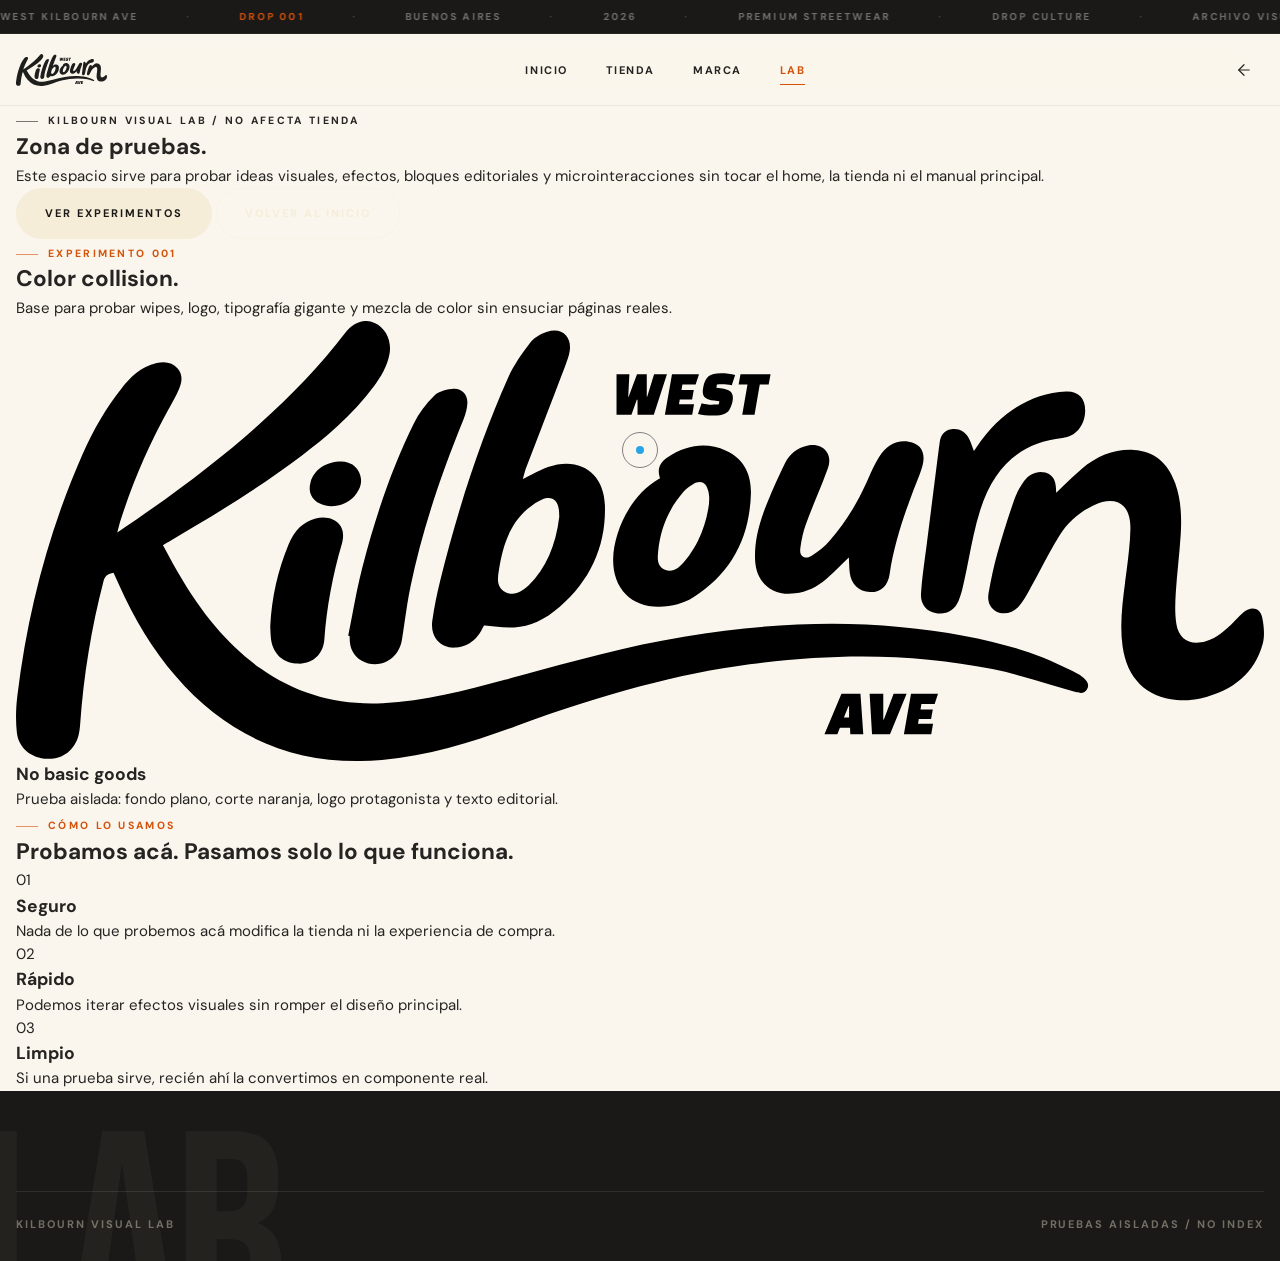
==== lab.html @ 4faa5faf "Add isolated Kilbourn visual lab page" ====
<!DOCTYPE html>
<html lang="es">
<head>
  <meta charset="UTF-8" />
  <meta name="viewport" content="width=device-width, initial-scale=1.0" />
  <title>Kilbourn Lab — Pruebas visuales</title>
  <meta name="description" content="Laboratorio visual privado para probar secciones, animaciones y dirección de arte de Kilbourn sin afectar la tienda." />
  <meta name="robots" content="noindex, nofollow" />
  <link rel="icon" href="assets/logos/favicon.svg" type="image/svg+xml" />

  <link rel="preconnect" href="https://fonts.googleapis.com">
  <link rel="preconnect" href="https://fonts.gstatic.com" crossorigin>
  <link href="https://fonts.googleapis.com/css2?family=Bebas+Neue&family=DM+Sans:ital,opsz,wght@0,9..40,300;0,9..40,400;0,9..40,500;0,9..40,700;0,9..40,900&display=swap" rel="stylesheet">

  <link rel="stylesheet" href="styles/tokens.css">
  <link rel="stylesheet" href="styles/base.css">
  <link rel="stylesheet" href="styles/components.css">
  <link rel="stylesheet" href="styles/loader.css">
  <link rel="stylesheet" href="styles/lab.css">
</head>
<body data-screen-label="Lab">

  <div class="topbar" role="complementary" aria-label="Laboratorio Kilbourn">
    <div class="topbar__track"></div>
  </div>

  <header class="nav">
    <div class="nav__inner wrap">
      <a href="index.html" class="nav__brand" aria-label="Kilbourn — Inicio">
        <img src="assets/logos/kilbourn-logo.svg" alt="Kilbourn / West Kilbourn Ave">
      </a>
      <nav>
        <ul class="nav__links">
          <li><a href="index.html">Inicio</a></li>
          <li><a href="tienda.html">Tienda</a></li>
          <li><a href="manual.html">Marca</a></li>
          <li><a href="lab.html" class="is-active">Lab</a></li>
        </ul>
      </nav>
      <div class="nav__actions">
        <a class="nav__btn" href="index.html" aria-label="Volver al inicio">
          <svg viewBox="0 0 24 24" fill="none" stroke="currentColor" stroke-width="1.6" stroke-linecap="round" stroke-linejoin="round"><path d="M19 12H5"/><path d="m12 19-7-7 7-7"/></svg>
        </a>
        <button class="nav__burger" aria-label="Menú">
          <span></span><span></span><span></span>
        </button>
      </div>
    </div>
  </header>

  <nav class="drawer-menu" aria-label="Menú principal">
    <a href="index.html">Inicio</a>
    <a href="tienda.html">Tienda</a>
    <a href="manual.html">Marca</a>
    <a href="contacto.html">Contacto</a>
  </nav>

  <main>
    <section class="lab-hero">
      <div class="lab-hero__grid" aria-hidden="true"></div>
      <div class="lab-hero__inner wrap">
        <span class="eyebrow lab-hero__eyebrow">Kilbourn Visual Lab / No afecta tienda</span>
        <h1>Zona de pruebas.</h1>
        <p>Este espacio sirve para probar ideas visuales, efectos, bloques editoriales y microinteracciones sin tocar el home, la tienda ni el manual principal.</p>
        <div class="lab-hero__actions">
          <a class="btn btn--cream" href="#experimentos">Ver experimentos</a>
          <a class="btn btn--outline-light" href="index.html">Volver al inicio</a>
        </div>
      </div>
    </section>

    <section class="lab-section" id="experimentos">
      <div class="wrap">
        <div class="lab-section__head">
          <span class="eyebrow" style="color:var(--orange);">Experimento 001</span>
          <h2>Color collision.</h2>
          <p>Base para probar wipes, logo, tipografía gigante y mezcla de color sin ensuciar páginas reales.</p>
        </div>

        <article class="lab-collision" aria-label="Prueba visual color collision">
          <div class="lab-collision__wipe" aria-hidden="true"></div>
          <img class="lab-collision__logo" src="assets/logos/kilbourn-logo.svg" alt="Kilbourn / West Kilbourn Ave">
          <h3>No basic goods</h3>
          <p>Prueba aislada: fondo plano, corte naranja, logo protagonista y texto editorial.</p>
        </article>
      </div>
    </section>

    <section class="lab-section lab-section--dark">
      <div class="wrap lab-notes">
        <span class="eyebrow" style="color:var(--orange);">Cómo lo usamos</span>
        <h2>Probamos acá. Pasamos solo lo que funciona.</h2>
        <div class="lab-notes__grid">
          <article><span>01</span><h3>Seguro</h3><p>Nada de lo que probemos acá modifica la tienda ni la experiencia de compra.</p></article>
          <article><span>02</span><h3>Rápido</h3><p>Podemos iterar efectos visuales sin romper el diseño principal.</p></article>
          <article><span>03</span><h3>Limpio</h3><p>Si una prueba sirve, recién ahí la convertimos en componente real.</p></article>
        </div>
      </div>
    </section>
  </main>

  <footer class="footer">
    <div class="footer__bigmark" aria-hidden="true">LAB</div>
    <div class="wrap" style="position:relative;z-index:2;">
      <div class="footer__bottom">
        <span>Kilbourn Visual Lab</span>
        <span>Pruebas aisladas / No index</span>
      </div>
    </div>
  </footer>

  <script type="module" src="src/loader.js"></script>
  <script type="module" src="src/app.js"></script>
  <script type="module" src="src/effects.js"></script>
</body>
</html>
---- styles/tokens.css ----
/* ============================================
   KILBOURN — Design tokens
   ============================================ */
:root {
  /* Palette */
  --ink:        #1a1917;
  --ink-soft:   #252422;
  --cream:      #f5edd8;
  --paper:      #faf6ed;
  --smoke:      #8c8880;
  --ash:        #c8c2b8;
  --orange:     #d4520a;
  --orange-glow: #ff8c42;
  --green:      #2a6040;
  --wa-green:   #25D366;

  /* Typography */
  --display: "Bebas Neue", "Oswald", Impact, sans-serif;
  --sans:    "DM Sans", -apple-system, BlinkMacSystemFont, "Segoe UI", Helvetica, Arial, sans-serif;

  /* Layout */
  --container: min(1440px, 100% - 32px);
  --nav-h: 72px;
  --topbar-h: 34px;

  /* Radii */
  --r-sm: 10px;
  --r:    20px;
  --r-lg: 28px;
  --r-pill: 999px;

  /* Shadows */
  --sh-card: 0 4px 24px rgba(26,25,23,.08);
  --sh-lift: 0 16px 48px rgba(26,25,23,.14);
  --sh-deep: 0 32px 80px rgba(26,25,23,.22);

  /* Motion */
  --ease: cubic-bezier(.22,1,.36,1);
  --t-fast: .25s;
  --t:      .45s;
  --t-slow: .72s;
}

@media (max-width: 768px) {
  :root { --topbar-h: 28px; --nav-h: 64px; }
}
---- styles/base.css ----
/* ============================================
   KILBOURN — Base reset + utilities
   ============================================ */
*, *::before, *::after { box-sizing: border-box; }
* { margin: 0; padding: 0; }

html { scroll-behavior: smooth; -webkit-text-size-adjust: 100%; }
body {
  font-family: var(--sans);
  font-weight: 400;
  color: var(--ink-soft);
  background: var(--paper);
  font-size: 15px;
  line-height: 1.55;
  -webkit-font-smoothing: antialiased;
  text-rendering: optimizeLegibility;
  overflow-x: hidden;
  padding-top: calc(var(--topbar-h) + var(--nav-h));
}

img, svg { display: block; max-width: 100%; }
a { color: inherit; text-decoration: none; }
button { font: inherit; color: inherit; background: none; border: 0; cursor: pointer; }
input, textarea, select { font: inherit; color: inherit; }

::selection { background: var(--orange); color: var(--cream); }

/* Type primitives */
.display { font-family: var(--display); text-transform: uppercase; letter-spacing: -.01em; line-height: .92; }
.eyebrow {
  font-family: var(--sans); font-weight: 700; font-size: 10.5px;
  letter-spacing: .22em; text-transform: uppercase;
  display: inline-flex; align-items: center; gap: 10px;
}
.eyebrow::before {
  content: ""; display: inline-block; width: 22px; height: 1px;
  background: currentColor; opacity: .6;
}
.eyebrow.no-line::before { display: none; }
.lead { font-weight: 300; font-size: clamp(16px, 1.6vw, 19px); line-height: 1.5; color: var(--smoke); }

/* Container */
.wrap { width: var(--container); margin-inline: auto; }
.section { padding: clamp(80px, 10vw, 140px) 0; }

/* Reveal */
.reveal {
  opacity: 0;
  transform: translateY(32px);
  transition: opacity .9s var(--ease), transform .9s var(--ease);
}
.reveal[data-reveal="left"] { transform: translateX(-40px); }
.reveal.in {
  opacity: 1;
  transform: none;
}
.reveal[data-delay="1"] { transition-delay: .12s; }
.reveal[data-delay="2"] { transition-delay: .24s; }
.reveal[data-delay="3"] { transition-delay: .36s; }
.reveal[data-delay="4"] { transition-delay: .48s; }

/* Utility */
.sr-only {
  position: absolute; width: 1px; height: 1px; padding: 0; margin: -1px;
  overflow: hidden; clip: rect(0,0,0,0); white-space: nowrap; border: 0;
}

/* Reduced motion */
@media (prefers-reduced-motion: reduce) {
  *, *::before, *::after {
    animation-duration: .01ms !important;
    transition-duration: .01ms !important;
  }
  .reveal { opacity: 1; transform: none; }
}

/* Grain texture (used in dark backgrounds) */
.grain::after {
  content: ""; position: absolute; inset: 0; pointer-events: none;
  background-image: url("data:image/svg+xml;utf8,<svg xmlns='http://www.w3.org/2000/svg' width='240' height='240'><filter id='n'><feTurbulence type='fractalNoise' baseFrequency='1.2' numOctaves='2' stitchTiles='stitch'/><feColorMatrix values='0 0 0 0 0  0 0 0 0 0  0 0 0 0 0  0 0 0 .6 0'/></filter><rect width='100%25' height='100%25' filter='url(%23n)' opacity='.45'/></svg>");
  opacity: .06; mix-blend-mode: overlay;
}
---- styles/components.css ----
/* ============================================
   KILBOURN — Components
   ============================================ */

/* ---------- TOP BAR ---------- */
.topbar {
  position: fixed; top: 0; left: 0; right: 0;
  height: var(--topbar-h);
  background: var(--ink);
  z-index: 100;
  overflow: hidden;
  border-bottom: 1px solid rgba(245,237,216,.06);
}
.topbar__track {
  display: flex; align-items: center; gap: 48px;
  height: 100%; white-space: nowrap;
  animation: marquee 60s linear infinite;
  will-change: transform;
}
.topbar__item {
  font-family: var(--sans); font-weight: 700; font-size: 10px;
  letter-spacing: .22em; text-transform: uppercase;
  color: rgba(255,255,255,.38);
  display: inline-flex; align-items: center; gap: 48px;
}
.topbar__item::after {
  content: "·"; color: rgba(255,255,255,.22);
}
.topbar__item strong { color: var(--orange); font-weight: 700; }
@keyframes marquee {
  0%   { transform: translateX(0); }
  100% { transform: translateX(-50%); }
}
@media (max-width: 768px) { .topbar__item { font-size: 8.5px; gap: 32px; } }

/* ---------- NAV ---------- */
.nav {
  position: fixed;
  top: var(--topbar-h); left: 0; right: 0;
  height: var(--nav-h);
  z-index: 90;
  background: rgba(250,246,237,.88);
  backdrop-filter: blur(24px) saturate(1.8);
  -webkit-backdrop-filter: blur(24px) saturate(1.8);
  border-bottom: 1px solid rgba(37,36,34,.07);
}
.nav__inner {
  height: 100%;
  display: flex; align-items: center; justify-content: space-between;
  gap: 24px;
}
.nav__brand { display: flex; align-items: center; }
.nav__brand img {
  height: 32px;
  width: auto;
  opacity: .88;
  transition: opacity var(--t-fast) var(--ease);
}
.nav__brand:hover img { opacity: 1; }
.nav__links {
  display: flex; align-items: center; gap: 38px;
  list-style: none;
}
.nav__links a {
  font-weight: 700; font-size: 11px;
  letter-spacing: .14em; text-transform: uppercase;
  color: var(--ink-soft);
  position: relative;
  padding: 6px 0;
  transition: color var(--t-fast) var(--ease);
}
.nav__links a::after {
  content: ""; position: absolute; left: 0; right: 0; bottom: -2px;
  height: 1px; background: var(--orange);
  transform: scaleX(0); transform-origin: left;
  transition: transform var(--t) var(--ease);
}
.nav__links a:hover { color: var(--orange); }
.nav__links a:hover::after,
.nav__links a.is-active::after { transform: scaleX(1); }
.nav__links a.is-active { color: var(--orange); }

.nav__actions { display: flex; align-items: center; gap: 6px; }
.nav__btn {
  width: 40px; height: 40px;
  display: inline-flex; align-items: center; justify-content: center;
  border-radius: var(--r-pill);
  transition: background var(--t-fast) var(--ease);
  position: relative;
}
.nav__btn:hover { background: rgba(37,36,34,.06); }
.nav__btn svg { width: 18px; height: 18px; }
.nav__cart-count {
  position: absolute; top: 4px; right: 4px;
  min-width: 18px; height: 18px; padding: 0 5px;
  background: var(--orange); color: var(--cream);
  border-radius: var(--r-pill);
  font-family: var(--sans); font-weight: 700; font-size: 10px;
  display: flex; align-items: center; justify-content: center;
  transform: scale(0); transition: transform var(--t-fast) var(--ease);
}
.nav__cart-count.has-items { transform: scale(1); }
.cart-bounce { animation: cartBounce .5s var(--ease); }
@keyframes cartBounce {
  0% { transform: scale(1); }
  30% { transform: scale(1.25) rotate(-8deg); }
  60% { transform: scale(.95) rotate(4deg); }
  100% { transform: scale(1); }
}

.nav__burger { display: none; }

/* ---------- MOBILE NAV ---------- */
@media (max-width: 768px) {
  .nav__brand img { height: 26px; }
  .nav__links { display: none; }
  .nav__burger {
    display: inline-flex; width: 40px; height: 40px;
    align-items: center; justify-content: center;
    flex-direction: column; gap: 4px;
  }
  .nav__burger span {
    display: block; width: 18px; height: 1.5px; background: var(--ink-soft);
    transition: transform .3s var(--ease), opacity .3s var(--ease);
  }
  body.menu-open .nav__burger span:nth-child(1) { transform: translateY(5.5px) rotate(45deg); }
  body.menu-open .nav__burger span:nth-child(2) { opacity: 0; }
  body.menu-open .nav__burger span:nth-child(3) { transform: translateY(-5.5px) rotate(-45deg); }
}

.drawer-menu {
  position: fixed; inset: 0;
  background: var(--ink);
  z-index: 80;
  padding: calc(var(--topbar-h) + var(--nav-h) + 40px) 24px 40px;
  display: flex; flex-direction: column;
  gap: 20px;
  opacity: 0; pointer-events: none;
  transform: translateY(-12px);
  transition: opacity .4s var(--ease), transform .4s var(--ease);
}
.drawer-menu.is-open { opacity: 1; pointer-events: auto; transform: none; }
.drawer-menu a {
  font-family: var(--display); font-size: clamp(48px, 12vw, 96px);
  color: var(--cream); text-transform: uppercase; letter-spacing: -.01em;
  line-height: 1;
  border-bottom: 1px solid rgba(245,237,216,.1);
  padding-bottom: 16px;
  transition: color .3s var(--ease), transform .3s var(--ease);
}
.drawer-menu a:hover { color: var(--orange); transform: translateX(8px); }
.drawer-menu__foot {
  margin-top: auto;
  display: flex; gap: 24px; flex-wrap: wrap;
  font-size: 11px; font-weight: 700; letter-spacing: .18em;
  text-transform: uppercase; color: var(--smoke);
}
.drawer-menu__foot a { all: unset; cursor: pointer; font: inherit; color: var(--ash); }
.drawer-menu__foot a:hover { color: var(--orange); }

/* ---------- SCROLL PROGRESS ---------- */
.scroll-progress {
  position: fixed;
  top: calc(var(--topbar-h) + var(--nav-h));
  left: 0; height: 2px; width: 0%;
  background: linear-gradient(90deg, var(--orange), var(--orange-glow), var(--orange));
  background-size: 200% 100%;
  box-shadow: 0 0 12px rgba(212,82,10,.6);
  z-index: 85;
  animation: shimmerBar 3s linear infinite;
}
@keyframes shimmerBar { 0%{background-position:0% 0;} 100%{background-position:200% 0;} }

/* ---------- BUTTONS ---------- */
.btn {
  --bg: var(--ink-soft);
  --fg: var(--cream);
  --bd: var(--ink-soft);
  display: inline-flex; align-items: center; justify-content: center;
  gap: 10px;
  padding: 16px 28px;
  background: var(--bg);
  color: var(--fg);
  border: 1px solid var(--bd);
  font-family: var(--sans);
  font-size: 11px; font-weight: 700;
  letter-spacing: .18em; text-transform: uppercase;
  border-radius: var(--r-pill);
  cursor: pointer;
  position: relative; overflow: hidden;
  transition: transform var(--t-fast) var(--ease), background var(--t-fast) var(--ease), color var(--t-fast) var(--ease), border-color var(--t-fast) var(--ease);
  text-decoration: none;
}
.btn::before {
  content: ""; position: absolute; inset: 0;
  background: linear-gradient(110deg, transparent 30%, rgba(255,255,255,.18) 50%, transparent 70%);
  transform: translateX(-110%);
  transition: transform .9s var(--ease);
}
.btn:hover::before { transform: translateX(110%); }
.btn:hover { transform: translateY(-2px); }
.btn:active { transform: translateY(0); }

.btn--cream { --bg: var(--cream); --fg: var(--ink); --bd: var(--cream); }
.btn--cream:hover { --bg: var(--paper); }

.btn--outline { --bg: transparent; --fg: var(--ink-soft); --bd: var(--ink-soft); }
.btn--outline:hover { --bg: var(--ink-soft); --fg: var(--cream); }

.btn--outline-light { --bg: transparent; --fg: var(--cream); --bd: rgba(245,237,216,.4); }
.btn--outline-light:hover { --bg: var(--cream); --fg: var(--ink); --bd: var(--cream); }

.btn--orange { --bg: var(--orange); --fg: var(--cream); --bd: var(--orange); }
.btn--orange:hover { --bg: #b8460a; --bd: #b8460a; }

.btn--orange-outline { --bg: transparent; --fg: var(--orange); --bd: var(--orange); }
.btn--orange-outline:hover { --bg: var(--orange); --fg: var(--cream); }

.btn--wa { --bg: var(--wa-green); --fg: #fff; --bd: var(--wa-green); }
.btn--wa:hover { --bg: #1ebc59; --bd: #1ebc59; }

.btn--full { width: 100%; }
.btn--lg { padding: 20px 32px; font-size: 12px; }
.btn[disabled] { opacity: .4; cursor: not-allowed; pointer-events: none; }

/* Ripple */
.ripple {
  position: absolute; border-radius: 50%;
  background: rgba(255,255,255,.25);
  pointer-events: none; transform: scale(0);
  animation: ripple .6s linear;
}
@keyframes ripple { to { transform: scale(4); opacity: 0; } }

/* ---------- PRODUCT CARD ---------- */
.card {
  background: var(--paper);
  border-radius: var(--r-lg);
  border: 1px solid rgba(37,36,34,.06);
  overflow: hidden;
  display: flex; flex-direction: column;
  transition: transform var(--t) var(--ease), box-shadow var(--t) var(--ease);
  position: relative;
}
.card:hover { transform: translateY(-4px); box-shadow: var(--sh-lift); }
.card__art {
  position: relative;
  aspect-ratio: 4/5;
  background: var(--ink);
  overflow: hidden;
  isolation: isolate;
}
.card__art::before {
  content: ""; position: absolute; inset: 0;
  background:
    radial-gradient(circle at 30% 30%, rgba(212,82,10,.22), transparent 55%),
    radial-gradient(circle at 80% 80%, rgba(212,82,10,.12), transparent 50%);
  z-index: 1;
}
.card__art::after {
  content: ""; position: absolute; inset: 0; z-index: 2;
  background-image: url("data:image/svg+xml;utf8,<svg xmlns='http://www.w3.org/2000/svg' width='200' height='200'><filter id='n'><feTurbulence type='fractalNoise' baseFrequency='1.2' numOctaves='2'/></filter><rect width='100%25' height='100%25' filter='url(%23n)' opacity='.6'/></svg>");
  opacity: .06; pointer-events: none; mix-blend-mode: overlay;
}
.card__watermark {
  position: absolute; right: -10px; bottom: -40px; z-index: 1;
  font-family: var(--display);
  font-size: clamp(180px, 26vw, 280px);
  color: var(--cream); opacity: .055;
  line-height: 1; pointer-events: none;
  letter-spacing: -.02em;
}
.card__logo {
  position: absolute; inset: 0; z-index: 3;
  display: flex; align-items: center; justify-content: center;
  padding: 18%;
  transition: transform var(--t-slow) var(--ease);
}
.card__logo img {
  width: 100%; height: 100%; object-fit: contain;
  filter: brightness(0) invert(1) drop-shadow(0 12px 32px rgba(212,82,10,.4));
  transition: filter var(--t) var(--ease);
}
.card:hover .card__logo { transform: scale(1.06); }
.card:hover .card__logo img { filter: brightness(0) invert(1) drop-shadow(0 16px 40px rgba(212,82,10,.7)); }

/* Shine sweep */
.card__art .shine {
  position: absolute; inset: 0; z-index: 4;
  background: linear-gradient(115deg, transparent 35%, rgba(245,237,216,.16) 50%, transparent 65%);
  transform: translateX(-110%);
  transition: transform .85s var(--ease);
  pointer-events: none;
}
.card:hover .shine { transform: translateX(110%); }

.card__badge {
  position: absolute; top: 14px; left: 14px; z-index: 5;
  font-size: 9.5px; font-weight: 700; letter-spacing: .2em;
  text-transform: uppercase;
  padding: 7px 11px;
  border-radius: var(--r-pill);
  background: var(--orange); color: var(--cream);
}
.card__badge--soon { background: var(--ink-soft); color: var(--cream); }
.card__badge--soldout { background: var(--smoke); color: var(--ink); }

.card__overlay {
  position: absolute; inset: 0; z-index: 6;
  background: rgba(26,25,23,.55);
  backdrop-filter: blur(6px);
  -webkit-backdrop-filter: blur(6px);
  display: flex; align-items: center; justify-content: center;
  color: var(--cream);
  font-family: var(--display);
  font-size: clamp(32px, 4vw, 48px);
  letter-spacing: .04em;
  text-transform: uppercase;
}

.card__body { padding: 22px 22px 24px; display: flex; flex-direction: column; gap: 10px; flex: 1; }
.card__label {
  font-size: 10px; font-weight: 700; letter-spacing: .22em;
  text-transform: uppercase; color: var(--orange);
}
.card__name {
  font-family: var(--display); font-size: 28px;
  text-transform: uppercase; letter-spacing: -.005em;
  color: var(--ink); line-height: 1;
}
.card__desc { font-size: 13.5px; color: var(--smoke); line-height: 1.5; }
.card__sizes {
  display: flex; flex-wrap: wrap; gap: 6px;
  margin-top: 4px;
}
.card__size {
  font-size: 10px; font-weight: 700; letter-spacing: .12em;
  padding: 5px 9px;
  border: 1px solid rgba(37,36,34,.18);
  border-radius: var(--r-pill);
  color: var(--ink-soft);
  text-transform: uppercase;
  transition: border-color var(--t-fast) var(--ease), color var(--t-fast) var(--ease);
}
.card__size:hover { border-color: var(--ink); color: var(--ink); }
.card__price {
  font-family: var(--display); font-size: 32px;
  color: var(--ink); margin-top: 8px;
}
.card__price--small { font-size: 22px; color: var(--smoke); }
.card__actions { display: flex; gap: 8px; margin-top: 14px; }
.card__actions .btn { padding: 13px 16px; font-size: 10px; flex: 1; }

/* ---------- FOOTER ---------- */
.footer {
  background: var(--ink);
  color: var(--cream);
  padding: 100px 0 28px;
  position: relative;
  overflow: hidden;
}
.footer__grid {
  display: grid;
  grid-template-columns: 1.4fr 1fr 1fr 1.2fr;
  gap: 56px;
  margin-bottom: 64px;
}
.footer__brand,
.footer__brand img {
  height: 44px; width: auto;
  filter: brightness(0) invert(1);
  margin-bottom: 20px;
  opacity: .92;
}
.footer__tagline {
  font-size: 14px; line-height: 1.55;
  color: rgba(245,237,216,.55);
  max-width: 320px;
}
.footer__title {
  font-family: var(--sans); font-weight: 700; font-size: 11px;
  letter-spacing: .22em; text-transform: uppercase;
  color: var(--orange); margin-bottom: 20px;
}
.footer__list { list-style: none; display: flex; flex-direction: column; gap: 12px; }
.footer__list a {
  font-size: 14px; color: rgba(245,237,216,.7);
  transition: color var(--t-fast) var(--ease);
  display: inline-flex; align-items: center; gap: 8px;
}
.footer__list a:hover { color: var(--orange); }
.footer__news input {
  width: 100%;
  background: transparent;
  border: 0; border-bottom: 1px solid rgba(245,237,216,.2);
  padding: 12px 0;
  color: var(--cream);
  font-size: 14px;
  outline: none;
  transition: border-color var(--t-fast) var(--ease);
}
.footer__news input::placeholder { color: rgba(245,237,216,.4); }
.footer__news input:focus { border-color: var(--orange); }
.footer__news button {
  margin-top: 16px;
}
.footer__bottom {
  border-top: 1px solid rgba(245,237,216,.1);
  padding-top: 24px;
  display: flex; justify-content: space-between; align-items: center;
  font-size: 11px; letter-spacing: .18em; text-transform: uppercase;
  font-weight: 700;
  color: rgba(245,237,216,.4);
  flex-wrap: wrap; gap: 16px;
}
.footer__bigmark {
  position: absolute;
  left: -2vw; bottom: -8vw;
  font-family: var(--display);
  font-size: clamp(180px, 22vw, 360px);
  color: rgba(245,237,216,.04);
  letter-spacing: -.02em; line-height: .85;
  pointer-events: none; user-select: none;
}

@media (max-width: 1024px) {
  .footer__grid { grid-template-columns: 1fr 1fr; gap: 40px; }
}
@media (max-width: 600px) {
  .footer__grid { grid-template-columns: 1fr; gap: 36px; }
  .footer__bottom { flex-direction: column; align-items: flex-start; }
}

/* ---------- WHATSAPP FLOAT ---------- */
.wa-float {
  position: fixed; bottom: 28px; right: 24px;
  width: 56px; height: 56px;
  background: var(--wa-green);
  border-radius: 50%;
  display: flex; align-items: center; justify-content: center;
  z-index: 70;
  box-shadow: 0 12px 32px rgba(37,211,102,.4);
  animation: waFloat 3s ease-in-out infinite;
  transition: transform var(--t-fast) var(--ease), box-shadow var(--t-fast) var(--ease);
}
.wa-float:hover { transform: scale(1.08); box-shadow: 0 16px 40px rgba(37,211,102,.55); }
.wa-float svg { width: 28px; height: 28px; fill: #fff; }
@keyframes waFloat {
  0%, 100% { transform: translateY(0); }
  50% { transform: translateY(-6px); }
}
@media (max-width: 768px) {
  .wa-float { width: 50px; height: 50px; bottom: 20px; right: 16px; }
  .wa-float svg { width: 24px; height: 24px; }
}

/* ---------- CART DRAWER ---------- */
.cart-overlay {
  position: fixed; inset: 0;
  background: rgba(26,25,23,.6);
  backdrop-filter: blur(6px);
  z-index: 200;
  opacity: 0; pointer-events: none;
  transition: opacity .4s var(--ease);
}
.cart-overlay.is-open { opacity: 1; pointer-events: auto; }
.cart {
  position: fixed; top: 0; right: 0; bottom: 0;
  width: min(480px, 100vw);
  background: var(--paper);
  z-index: 210;
  display: flex; flex-direction: column;
  transform: translateX(100%);
  transition: transform .55s var(--ease);
  box-shadow: -32px 0 80px rgba(0,0,0,.18);
}
.cart.is-open { transform: translateX(0); }
.cart__head {
  display: flex; align-items: center; justify-content: space-between;
  padding: 26px 28px 18px;
  border-bottom: 1px solid rgba(37,36,34,.08);
}
.cart__head h2 {
  font-family: var(--display); font-size: 32px;
  text-transform: uppercase; letter-spacing: -.005em;
}
.cart__close {
  width: 36px; height: 36px; border-radius: 50%;
  display: inline-flex; align-items: center; justify-content: center;
  transition: background var(--t-fast) var(--ease);
}
.cart__close:hover { background: rgba(37,36,34,.06); }
.cart__close svg { width: 16px; height: 16px; }
.cart__body { flex: 1; overflow-y: auto; padding: 12px 28px; }
.cart__item {
  display: grid; grid-template-columns: 64px 1fr auto;
  gap: 16px; padding: 20px 0;
  border-bottom: 1px solid rgba(37,36,34,.08);
  align-items: center;
}
.cart__thumb {
  width: 64px; height: 80px;
  background: var(--ink);
  border-radius: var(--r-sm);
  display: flex; align-items: center; justify-content: center;
  padding: 12px;
  position: relative; overflow: hidden;
}
.cart__thumb img { filter: brightness(0) invert(1); max-width: 80%; max-height: 80%; }
.cart__info h3 {
  font-family: var(--display); font-size: 20px;
  text-transform: uppercase; margin-bottom: 4px;
}
.cart__info .meta { font-size: 11px; color: var(--smoke); letter-spacing: .12em; text-transform: uppercase; font-weight: 700; }
.cart__qty {
  display: inline-flex; align-items: center; gap: 6px;
  margin-top: 8px;
  border: 1px solid rgba(37,36,34,.15);
  border-radius: var(--r-pill);
  padding: 2px;
}
.cart__qty button {
  width: 24px; height: 24px;
  display: inline-flex; align-items: center; justify-content: center;
  border-radius: 50%;
  font-size: 12px; color: var(--ink-soft);
  transition: background var(--t-fast) var(--ease);
}
.cart__qty button:hover { background: rgba(37,36,34,.06); }
.cart__qty span { min-width: 18px; text-align: center; font-size: 12px; font-weight: 700; }
.cart__line-right { display: flex; flex-direction: column; align-items: flex-end; gap: 8px; }
.cart__line-right .price { font-family: var(--display); font-size: 22px; }
.cart__remove { font-size: 10px; letter-spacing: .18em; text-transform: uppercase; color: var(--smoke); font-weight: 700; }
.cart__remove:hover { color: var(--orange); }
.cart__empty {
  text-align: center; padding: 60px 24px;
  display: flex; flex-direction: column; gap: 14px; align-items: center;
}
.cart__empty h3 { font-family: var(--display); font-size: 38px; }
.cart__empty p { color: var(--smoke); font-size: 14px; max-width: 280px; }
.cart__foot {
  padding: 20px 28px 28px;
  border-top: 1px solid rgba(37,36,34,.08);
  background: var(--paper);
}
.cart__total {
  display: flex; justify-content: space-between; align-items: baseline;
  margin-bottom: 14px;
}
.cart__total .label { font-size: 11px; letter-spacing: .22em; text-transform: uppercase; font-weight: 700; color: var(--smoke); }
.cart__total .value { font-family: var(--display); font-size: 36px; }
.cart__foot .note {
  font-size: 11px; color: var(--smoke);
  margin-top: 12px; text-align: center; letter-spacing: .08em;
}

@media (max-width: 600px) {
  .cart { width: 100vw; }
}

/* ---------- SEARCH OVERLAY ---------- */
.search {
  position: fixed; inset: 0;
  background: rgba(26,25,23,.92);
  backdrop-filter: blur(20px);
  z-index: 220;
  display: flex; align-items: flex-start; justify-content: center;
  padding: 14vh 24px 24px;
  opacity: 0; pointer-events: none;
  transition: opacity .4s var(--ease);
}
.search.is-open { opacity: 1; pointer-events: auto; }
.search__inner { width: min(720px, 100%); }
.search__input {
  width: 100%;
  background: transparent;
  border: 0; border-bottom: 1px solid rgba(245,237,216,.2);
  color: var(--cream);
  font-family: var(--display);
  font-size: clamp(36px, 7vw, 72px);
  text-transform: uppercase; letter-spacing: -.01em;
  padding: 0 0 16px;
  outline: none;
}
.search__input::placeholder { color: rgba(245,237,216,.25); }
.search__hint { color: rgba(245,237,216,.4); margin-top: 14px; font-size: 11px; letter-spacing: .22em; text-transform: uppercase; font-weight: 700; }
.search__results { margin-top: 24px; display: flex; flex-direction: column; gap: 4px; max-height: 50vh; overflow-y: auto; }
.search__result {
  display: flex; align-items: center; gap: 18px;
  padding: 14px 12px; border-radius: var(--r);
  cursor: pointer;
  transition: background var(--t-fast) var(--ease);
  color: var(--cream);
}
.search__result:hover { background: rgba(245,237,216,.06); }
.search__result .thumb {
  width: 52px; height: 64px; background: var(--ink-soft);
  border-radius: var(--r-sm);
  display: flex; align-items: center; justify-content: center;
  padding: 10px;
}
.search__result .thumb img { filter: brightness(0) invert(1); max-width: 100%; max-height: 100%; }
.search__result h4 { font-family: var(--display); font-size: 22px; text-transform: uppercase; }
.search__result .meta { font-size: 11px; color: rgba(245,237,216,.5); letter-spacing: .18em; text-transform: uppercase; font-weight: 700; margin-top: 2px; }
.search__close {
  position: absolute; top: 24px; right: 24px;
  width: 44px; height: 44px; border-radius: 50%;
  background: rgba(245,237,216,.06);
  color: var(--cream);
  display: inline-flex; align-items: center; justify-content: center;
}
.search__close:hover { background: rgba(245,237,216,.12); }

/* ---------- TOAST ---------- */
.toast {
  position: fixed; bottom: 32px; left: 50%;
  transform: translateX(-50%) translateY(120%);
  background: var(--ink); color: var(--cream);
  padding: 14px 22px; border-radius: var(--r-pill);
  font-size: 13px; font-weight: 500;
  display: inline-flex; align-items: center; gap: 10px;
  z-index: 250;
  box-shadow: 0 16px 48px rgba(0,0,0,.4);
  transition: transform .55s var(--ease), opacity .55s var(--ease);
  opacity: 0;
}
.toast.is-visible { transform: translateX(-50%) translateY(0); opacity: 1; }
.toast__check {
  width: 20px; height: 20px;
  border-radius: 50%; background: var(--orange);
  display: inline-flex; align-items: center; justify-content: center;
  font-size: 12px;
}

/* ---------- CUSTOM CURSOR ---------- */
.cursor-dot, .cursor-ring {
  position: fixed; top: 0; left: 0;
  pointer-events: none;
  z-index: 9999;
  border-radius: 50%;
  mix-blend-mode: difference;
  will-change: transform;
}
.cursor-dot {
  width: 8px; height: 8px;
  background: var(--orange);
  margin: -4px 0 0 -4px;
  transition: transform .15s var(--ease);
}
.cursor-ring {
  width: 36px; height: 36px;
  border: 1px solid rgba(245,237,216,.5);
  margin: -18px 0 0 -18px;
  transition: width .25s var(--ease), height .25s var(--ease), margin .25s var(--ease), border-color .25s var(--ease);
}
.cursor-ring.is-hover {
  width: 56px; height: 56px; margin: -28px 0 0 -28px;
  border-color: var(--orange);
}
.cursor-dot.is-down { transform: scale(.6); }
@media (hover: none), (max-width: 768px) {
  .cursor-dot, .cursor-ring { display: none !important; }
}
---- styles/loader.css ----
/* ============================================
   KILBOURN — Loader + page transitions
   ============================================ */
.loader {
  position: fixed; inset: 0; z-index: 9000;
  background: var(--ink);
  display: flex; align-items: center; justify-content: center;
  transition: opacity .6s ease;
}
.loader.is-hidden { opacity: 0; pointer-events: none; }

.loader__inner {
  display: flex; flex-direction: column; align-items: center; gap: 36px;
  animation: loaderFadeIn .4s ease both;
}
@keyframes loaderFadeIn {
  from { opacity: 0; }
  to   { opacity: 1; }
}

.loader__logo-wrap {
  position: relative;
  display: inline-flex;
  overflow: hidden;
  /* mask clips everything inside to the logo silhouette */
  -webkit-mask-image: url('../assets/logos/kilbourn-logo.svg');
  -webkit-mask-size: 100% 100%;
  -webkit-mask-repeat: no-repeat;
  -webkit-mask-position: center;
  mask-image: url('../assets/logos/kilbourn-logo.svg');
  mask-size: 100% 100%;
  mask-repeat: no-repeat;
  mask-position: center;
}
.loader__logo {
  width: 300px; max-width: 65vw;
  filter: brightness(0) invert(1) opacity(.82);
  display: block;
}
.loader__shine {
  position: absolute;
  top: -20%; bottom: -20%;
  left: 0; width: 55%;
  background: linear-gradient(105deg, transparent 15%, rgba(255,220,150,.65) 50%, transparent 85%);
  transform: translateX(-200%);
  pointer-events: none;
  animation: loaderShine 3s ease-in-out infinite;
}
@keyframes loaderShine {
  0%   { transform: translateX(-200%); }
  40%  { transform: translateX(300%); }
  100% { transform: translateX(300%); }
}

.loader__bar {
  width: 220px; height: 3px;
  background: rgba(245,237,216,.12);
  border-radius: 2px;
  overflow: hidden;
  position: relative;
}
.loader__bar-fill {
  position: absolute; top: 0; bottom: 0; left: 0;
  width: 45%;
  background: var(--orange);
  border-radius: 2px;
  animation: loaderSweep 1.6s ease-in-out infinite;
}
@keyframes loaderSweep {
  0%   { transform: translateX(-100%); }
  100% { transform: translateX(256%); }
}

/* Page exit overlay */
.page-exit {
  position: fixed; inset: 0; z-index: 9500;
  background: var(--ink);
  opacity: 0; pointer-events: none;
  transition: opacity .5s cubic-bezier(.4,0,1,1);
}
.page-exit.is-active { opacity: 1; }
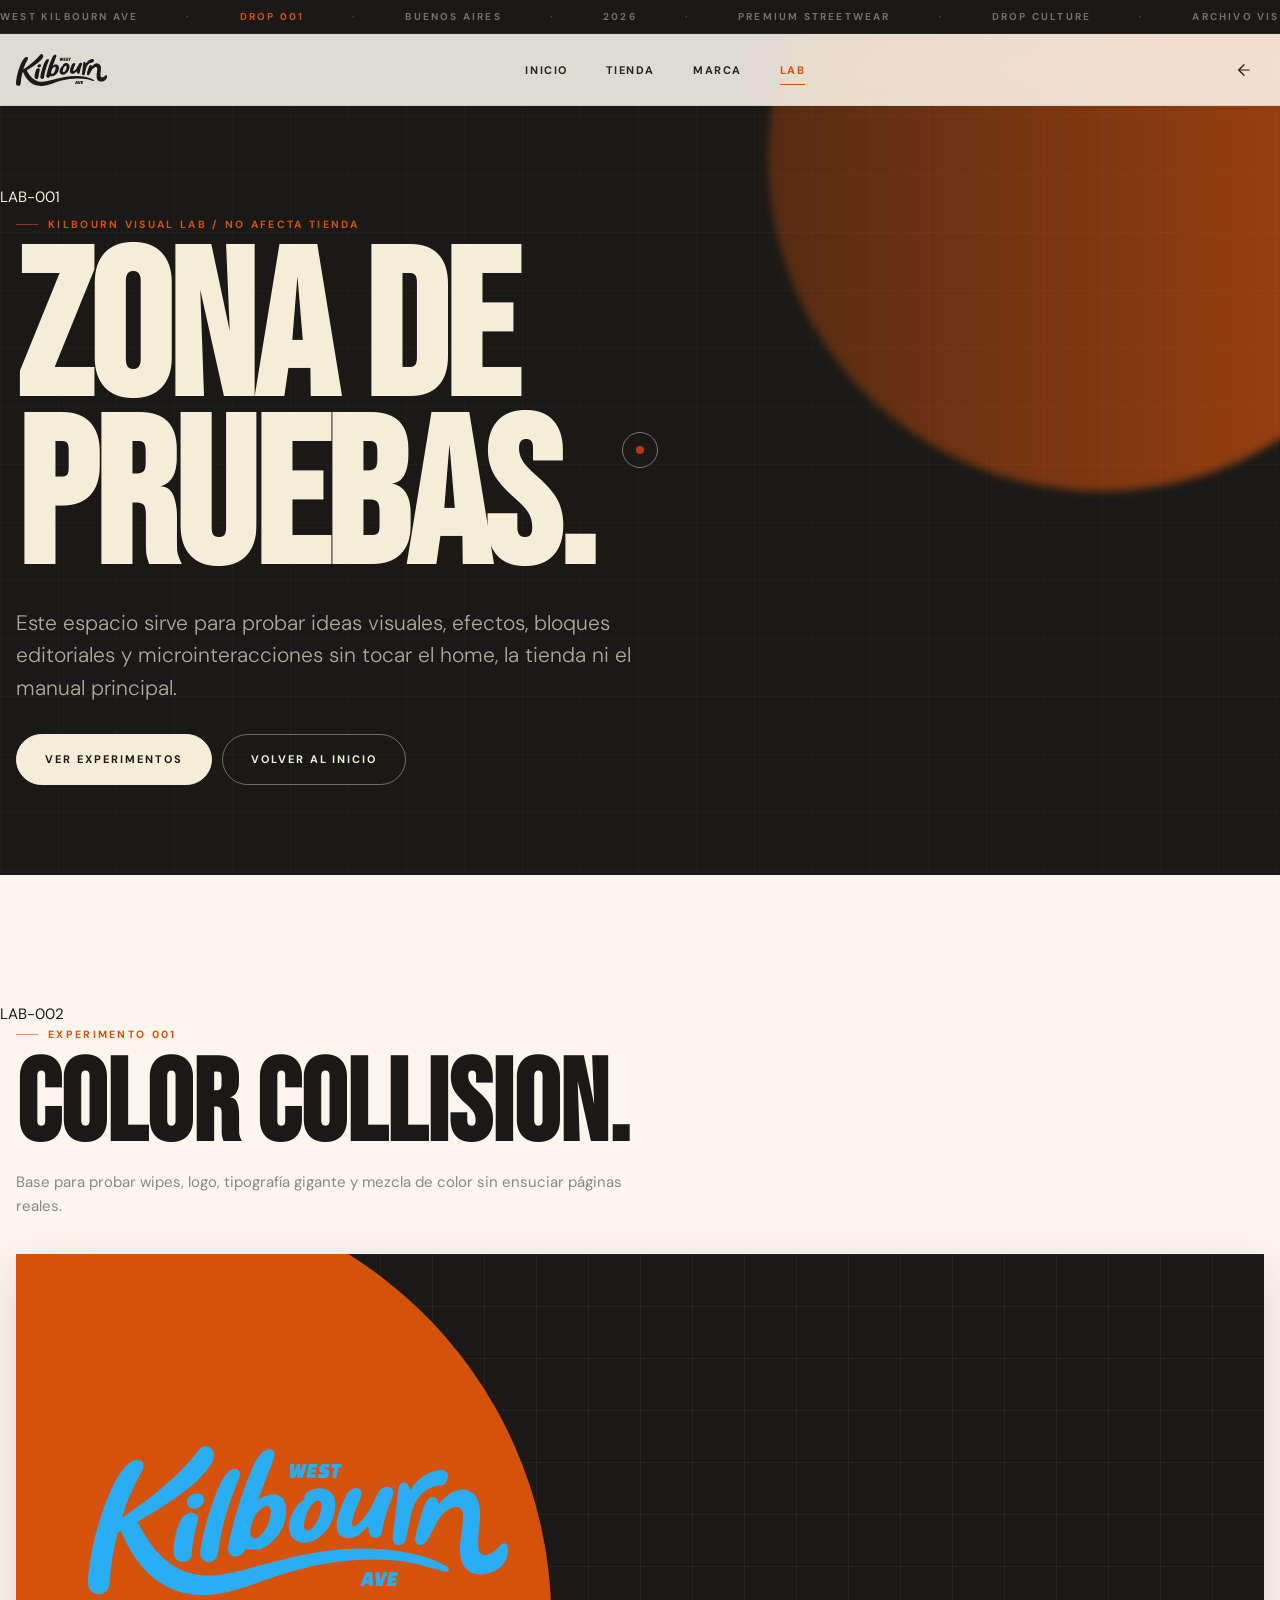
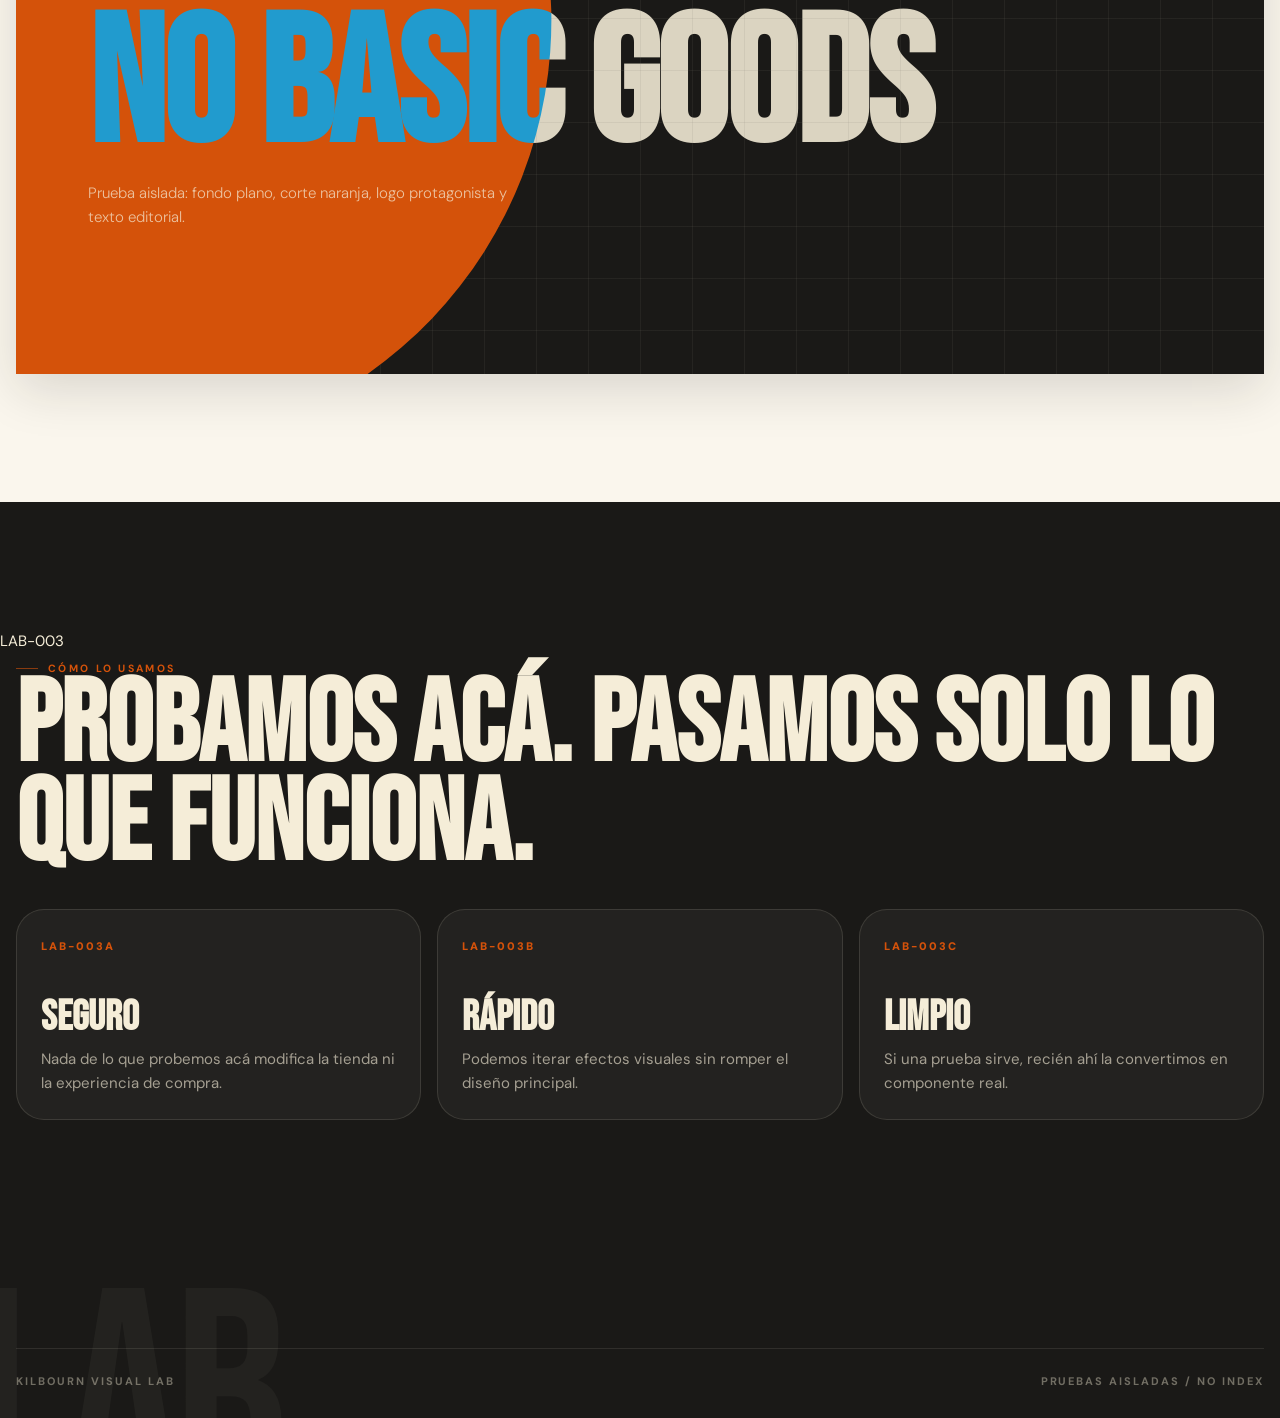
==== commit ceee6621: "Add section codes to Kilbourn lab" ====
--- a/lab.html
+++ b/lab.html
@@ -56,7 +56,8 @@
   </nav>
 
   <main>
-    <section class="lab-hero">
+    <section class="lab-hero" id="lab-hero" data-lab-code="LAB-001">
+      <span class="lab-code" aria-label="Código de sección">LAB-001</span>
       <div class="lab-hero__grid" aria-hidden="true"></div>
       <div class="lab-hero__inner wrap">
         <span class="eyebrow lab-hero__eyebrow">Kilbourn Visual Lab / No afecta tienda</span>
@@ -69,7 +70,8 @@
       </div>
     </section>
 
-    <section class="lab-section" id="experimentos">
+    <section class="lab-section" id="experimentos" data-lab-code="LAB-002">
+      <span class="lab-code lab-code--light" aria-label="Código de sección">LAB-002</span>
       <div class="wrap">
         <div class="lab-section__head">
           <span class="eyebrow" style="color:var(--orange);">Experimento 001</span>
@@ -77,7 +79,8 @@
           <p>Base para probar wipes, logo, tipografía gigante y mezcla de color sin ensuciar páginas reales.</p>
         </div>
 
-        <article class="lab-collision" aria-label="Prueba visual color collision">
+        <article class="lab-collision" data-lab-code="LAB-002A" aria-label="Prueba visual color collision">
+          <span class="lab-code lab-code--inside" aria-label="Código de bloque">LAB-002A</span>
           <div class="lab-collision__wipe" aria-hidden="true"></div>
           <img class="lab-collision__logo" src="assets/logos/kilbourn-logo.svg" alt="Kilbourn / West Kilbourn Ave">
           <h3>No basic goods</h3>
@@ -86,14 +89,15 @@
       </div>
     </section>
 
-    <section class="lab-section lab-section--dark">
+    <section class="lab-section lab-section--dark" id="lab-notes" data-lab-code="LAB-003">
+      <span class="lab-code" aria-label="Código de sección">LAB-003</span>
       <div class="wrap lab-notes">
         <span class="eyebrow" style="color:var(--orange);">Cómo lo usamos</span>
         <h2>Probamos acá. Pasamos solo lo que funciona.</h2>
         <div class="lab-notes__grid">
-          <article><span>01</span><h3>Seguro</h3><p>Nada de lo que probemos acá modifica la tienda ni la experiencia de compra.</p></article>
-          <article><span>02</span><h3>Rápido</h3><p>Podemos iterar efectos visuales sin romper el diseño principal.</p></article>
-          <article><span>03</span><h3>Limpio</h3><p>Si una prueba sirve, recién ahí la convertimos en componente real.</p></article>
+          <article data-lab-code="LAB-003A"><span>LAB-003A</span><h3>Seguro</h3><p>Nada de lo que probemos acá modifica la tienda ni la experiencia de compra.</p></article>
+          <article data-lab-code="LAB-003B"><span>LAB-003B</span><h3>Rápido</h3><p>Podemos iterar efectos visuales sin romper el diseño principal.</p></article>
+          <article data-lab-code="LAB-003C"><span>LAB-003C</span><h3>Limpio</h3><p>Si una prueba sirve, recién ahí la convertimos en componente real.</p></article>
         </div>
       </div>
     </section>
--- a/styles/lab.css
+++ b/styles/lab.css
@@ -0,0 +1,246 @@
+body[data-screen-label="Lab"]{
+  background:var(--paper);
+  color:var(--ink);
+}
+
+.lab-hero{
+  position:relative;
+  isolation:isolate;
+  min-height:calc(100svh - var(--topbar-h));
+  display:grid;
+  align-items:center;
+  margin-top:calc(-1 * (var(--topbar-h) + var(--nav-h)));
+  padding:calc(var(--topbar-h) + var(--nav-h) + 80px) 0 90px;
+  overflow:hidden;
+  background:var(--ink);
+  color:var(--cream);
+}
+
+.lab-hero::before{
+  content:"";
+  position:absolute;
+  inset:-20% -12% auto auto;
+  width:min(52vw,720px);
+  aspect-ratio:1;
+  border-radius:50%;
+  background:var(--orange);
+  filter:blur(4px);
+  opacity:.92;
+  z-index:-2;
+}
+
+.lab-hero::after{
+  content:"";
+  position:absolute;
+  inset:0;
+  z-index:-1;
+  background:linear-gradient(90deg,rgba(26,25,23,.96),rgba(26,25,23,.72) 52%,rgba(26,25,23,.28));
+}
+
+.lab-hero__grid{
+  position:absolute;
+  inset:0;
+  background:
+    linear-gradient(rgba(245,237,216,.055) 1px,transparent 1px),
+    linear-gradient(90deg,rgba(245,237,216,.055) 1px,transparent 1px);
+  background-size:58px 58px;
+  opacity:.48;
+  pointer-events:none;
+}
+
+.lab-hero__inner{
+  position:relative;
+  z-index:2;
+}
+
+.lab-hero__eyebrow{
+  color:var(--orange);
+}
+
+.lab-hero h1{
+  max-width:900px;
+  margin:18px 0 20px;
+  font-family:var(--display);
+  font-size:clamp(84px,16vw,220px);
+  line-height:.82;
+  letter-spacing:-.012em;
+  text-transform:uppercase;
+}
+
+.lab-hero p{
+  max-width:620px;
+  color:rgba(245,237,216,.68);
+  font-size:clamp(16px,1.8vw,21px);
+  line-height:1.55;
+  font-weight:300;
+}
+
+.lab-hero__actions{
+  display:flex;
+  flex-wrap:wrap;
+  gap:10px;
+  margin-top:30px;
+}
+
+.lab-section{
+  padding:clamp(76px,10vw,132px) 0;
+  background:var(--paper);
+}
+
+.lab-section--dark{
+  background:var(--ink);
+  color:var(--cream);
+}
+
+.lab-section__head{
+  display:grid;
+  gap:14px;
+  margin-bottom:36px;
+}
+
+.lab-section__head h2,
+.lab-notes h2{
+  margin:0;
+  font-family:var(--display);
+  font-size:clamp(58px,9vw,128px);
+  line-height:.86;
+  text-transform:uppercase;
+}
+
+.lab-section__head p,
+.lab-notes p{
+  max-width:620px;
+  color:var(--smoke);
+  line-height:1.6;
+}
+
+.lab-section--dark .lab-notes p{
+  color:rgba(245,237,216,.62);
+}
+
+.lab-collision{
+  position:relative;
+  isolation:isolate;
+  min-height:clamp(460px,66vw,720px);
+  display:grid;
+  align-content:center;
+  gap:24px;
+  overflow:hidden;
+  padding:clamp(24px,6vw,72px);
+  border-radius:var(--r-xl);
+  background:var(--ink);
+  color:var(--cream);
+  box-shadow:var(--sh-lift);
+}
+
+.lab-collision::before{
+  content:"";
+  position:absolute;
+  inset:0;
+  background:
+    linear-gradient(rgba(245,237,216,.05) 1px,transparent 1px),
+    linear-gradient(90deg,rgba(245,237,216,.05) 1px,transparent 1px);
+  background-size:52px 52px;
+  z-index:-1;
+}
+
+.lab-collision__wipe{
+  position:absolute;
+  inset:-10% auto -10% -18%;
+  width:min(62vw,760px);
+  background:var(--orange);
+  border-radius:0 999px 999px 0;
+  transform:rotate(-7deg);
+  z-index:0;
+}
+
+.lab-collision__logo{
+  position:relative;
+  z-index:1;
+  width:min(420px,76vw);
+  filter:brightness(0) invert(1);
+  mix-blend-mode:difference;
+}
+
+.lab-collision h3{
+  position:relative;
+  z-index:1;
+  margin:0;
+  color:var(--cream);
+  font-family:var(--display);
+  font-size:clamp(72px,14vw,190px);
+  line-height:.78;
+  letter-spacing:-.012em;
+  text-transform:uppercase;
+  mix-blend-mode:difference;
+}
+
+.lab-collision p{
+  position:relative;
+  z-index:1;
+  max-width:420px;
+  margin:0;
+  color:rgba(245,237,216,.72);
+  font-weight:300;
+  line-height:1.55;
+}
+
+.lab-notes__grid{
+  display:grid;
+  grid-template-columns:repeat(3,1fr);
+  gap:16px;
+  margin-top:34px;
+}
+
+.lab-notes__grid article{
+  min-height:210px;
+  padding:24px;
+  border:1px solid rgba(245,237,216,.12);
+  border-radius:var(--r-lg);
+  background:rgba(245,237,216,.045);
+}
+
+.lab-notes__grid span{
+  color:var(--orange);
+  font-size:11px;
+  font-weight:900;
+  letter-spacing:.18em;
+}
+
+.lab-notes__grid h3{
+  margin:42px 0 10px;
+  font-family:var(--display);
+  font-size:42px;
+  line-height:.9;
+  text-transform:uppercase;
+}
+
+@media (max-width:900px){
+  .lab-notes__grid{
+    grid-template-columns:1fr;
+  }
+}
+
+@media (max-width:700px){
+  .lab-hero{
+    padding-bottom:64px;
+  }
+
+  .lab-hero::before{
+    width:92vw;
+    inset:10% -42% auto auto;
+  }
+
+  .lab-collision{
+    border-radius:0;
+    margin-inline:-16px;
+  }
+
+  .lab-collision__wipe{
+    inset:-8% -46% auto auto;
+    width:100vw;
+    height:78%;
+    border-radius:999px 0 0 999px;
+    transform:rotate(9deg);
+  }
+}
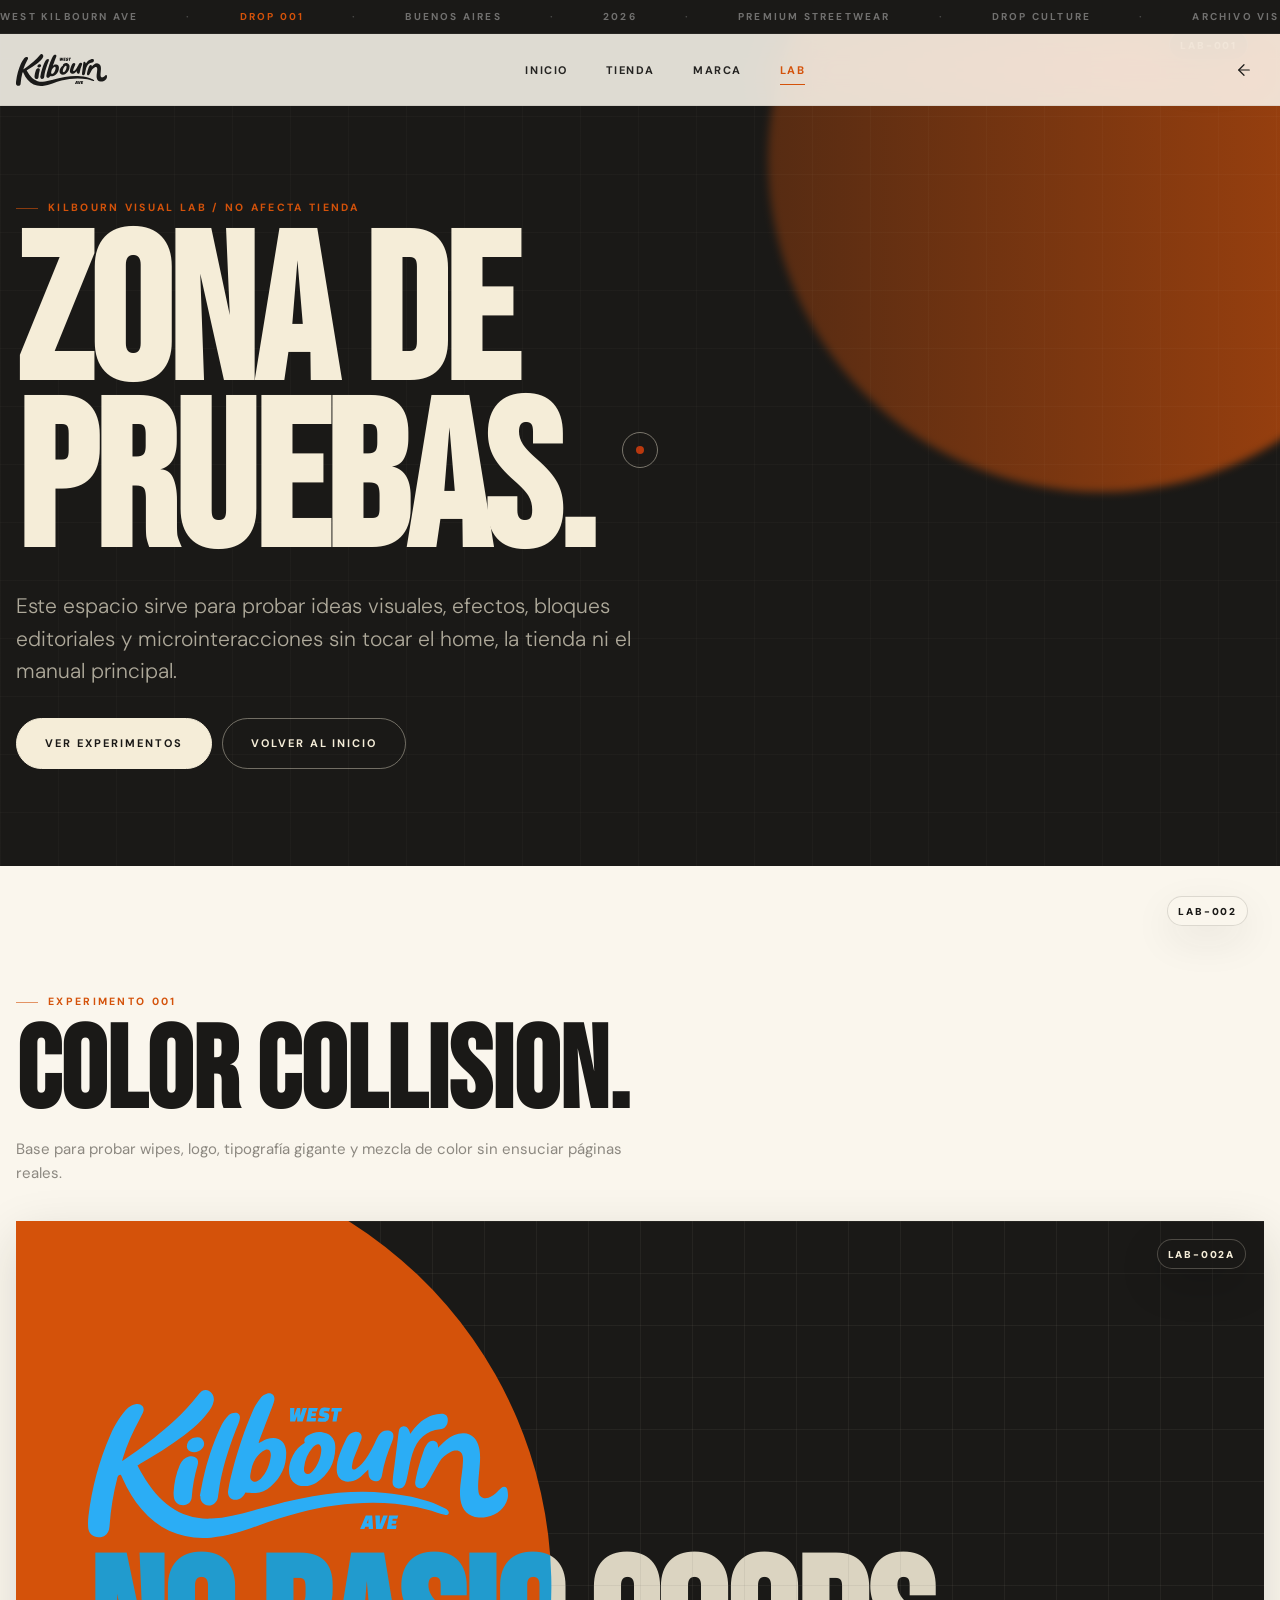
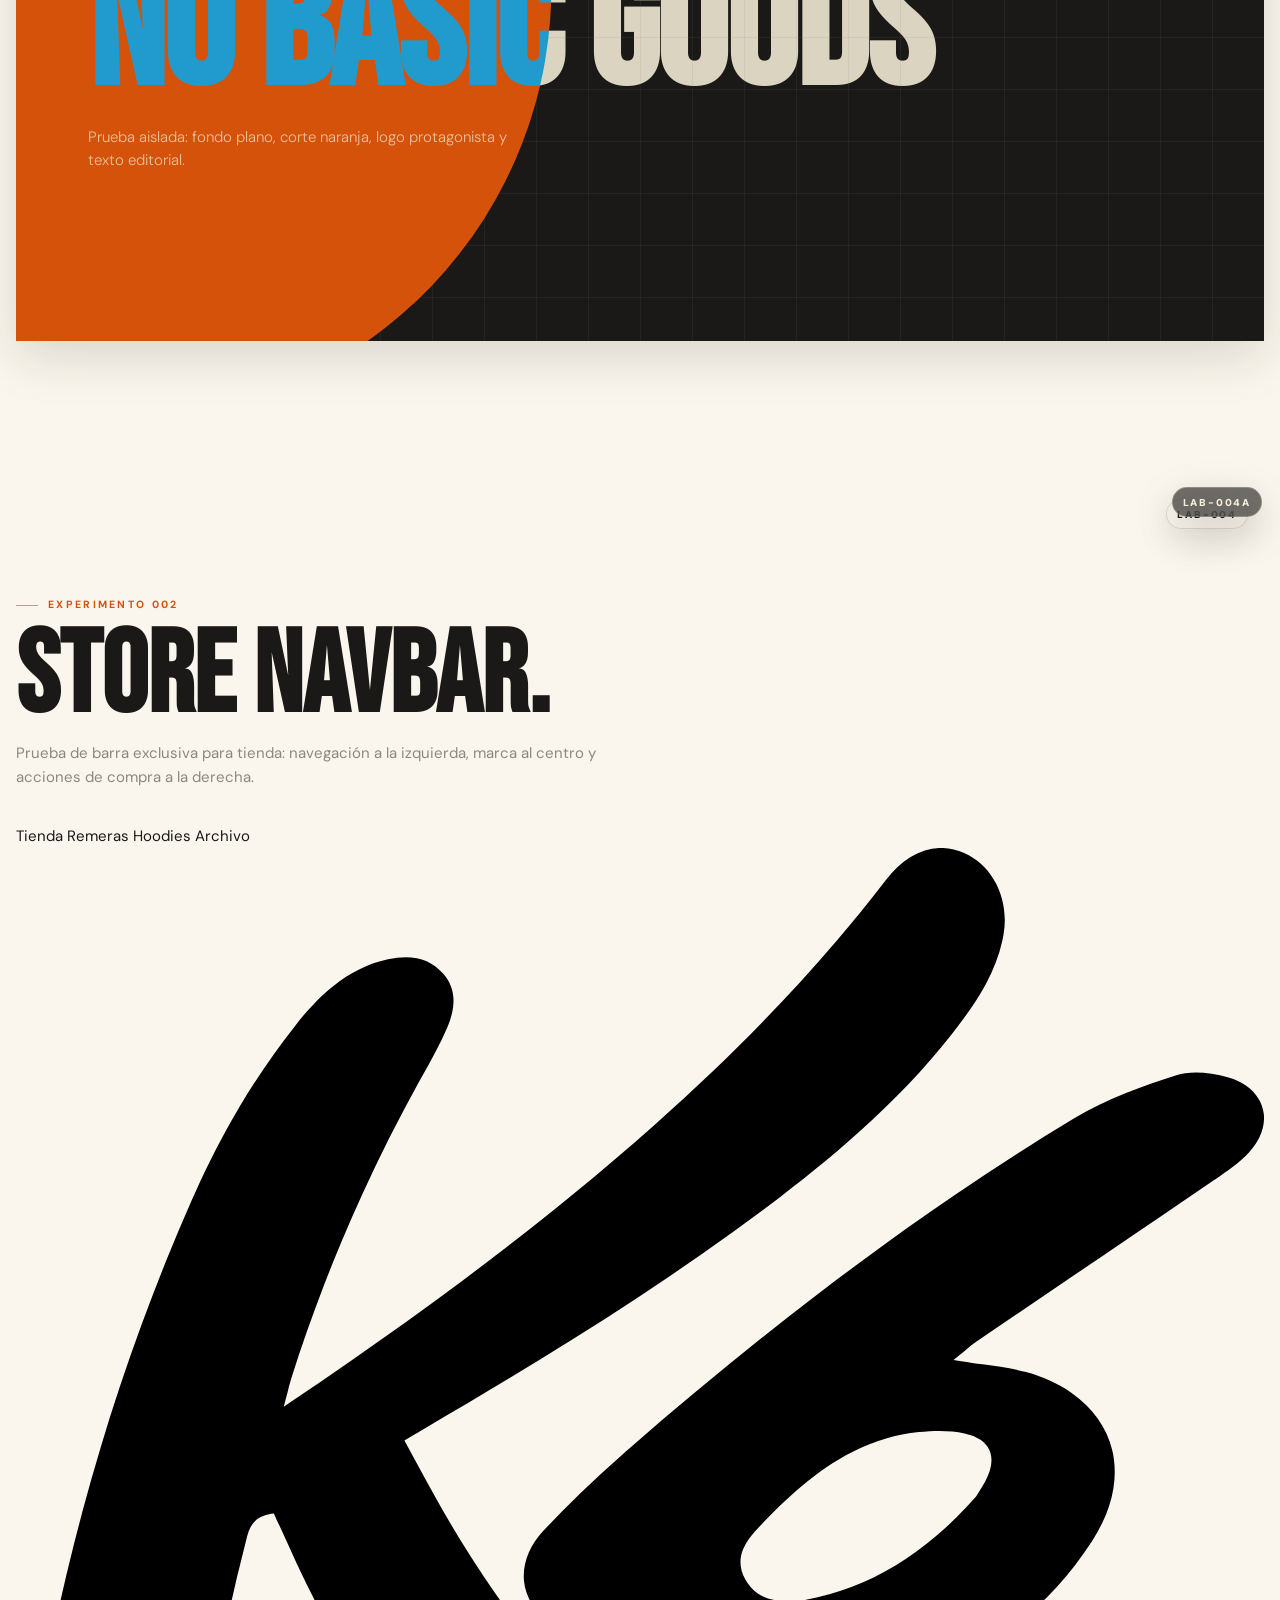
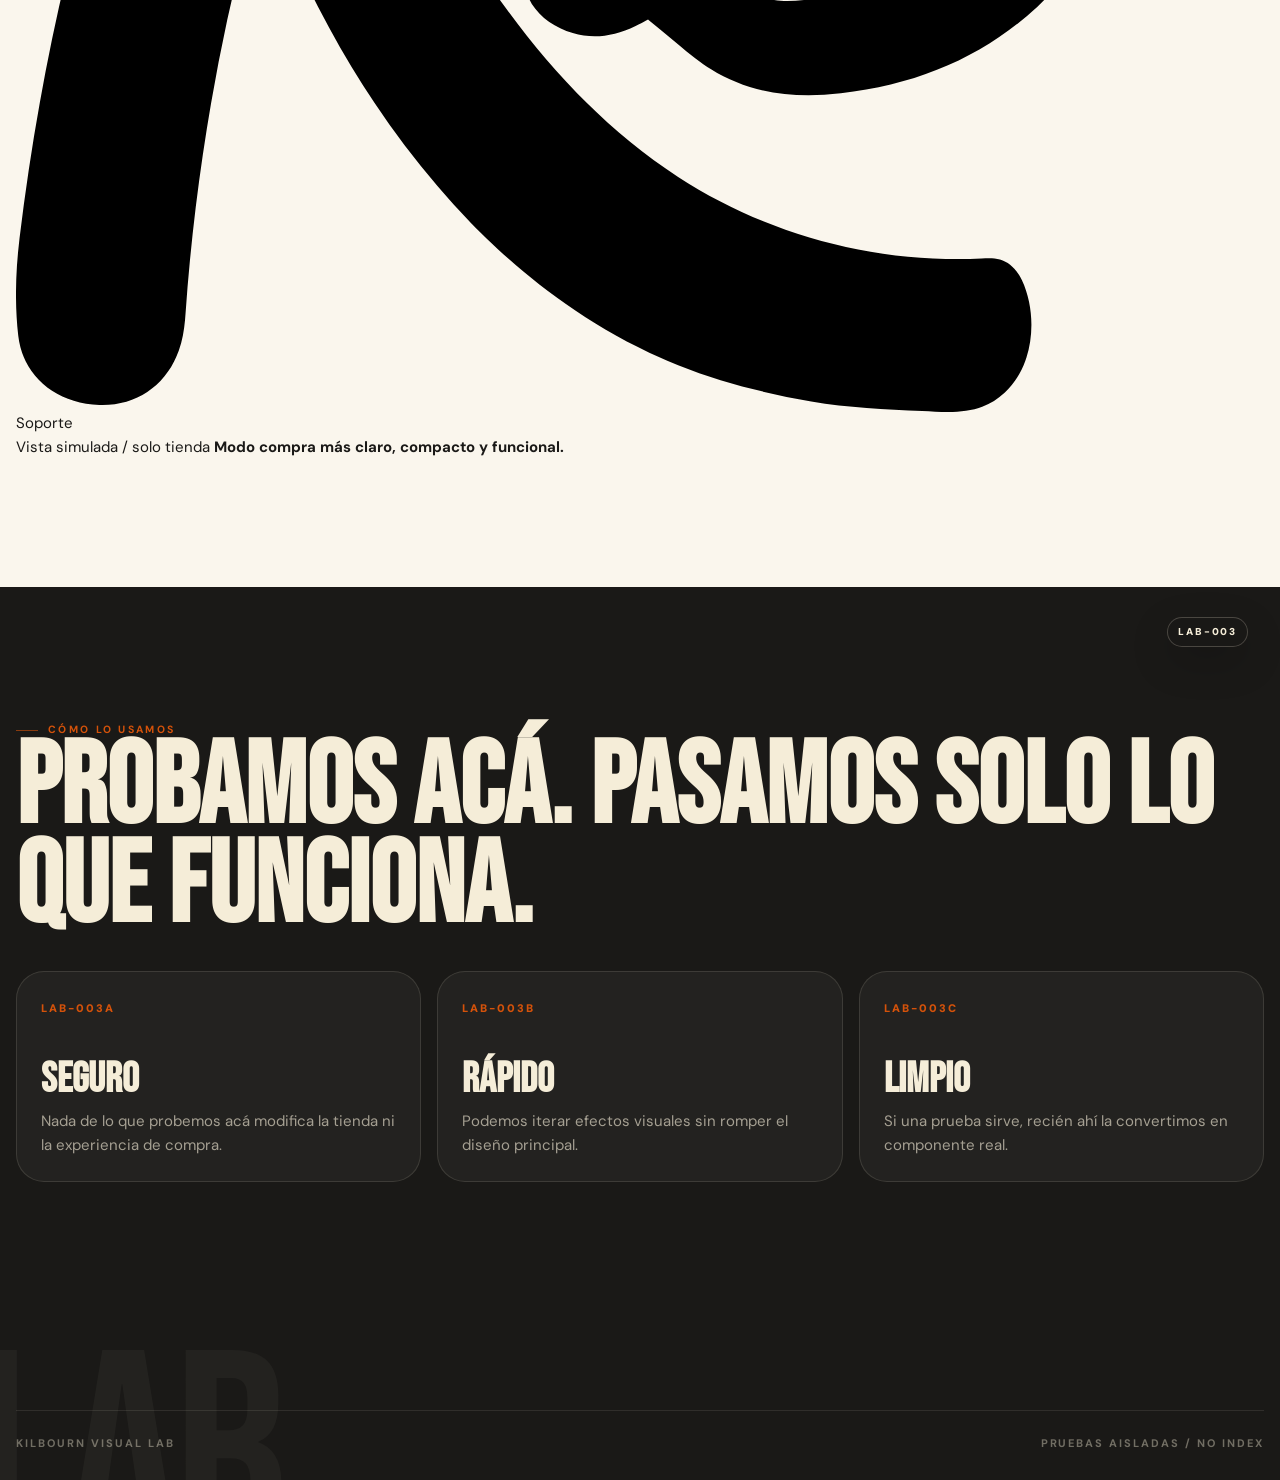
==== commit 8d6d8165: "Add store navbar experiment to Kilbourn lab" ====
--- a/lab.html
+++ b/lab.html
@@ -89,6 +89,45 @@
       </div>
     </section>
 
+    <section class="lab-section lab-section--nav" id="lab-store-nav" data-lab-code="LAB-004">
+      <span class="lab-code lab-code--light" aria-label="Código de sección">LAB-004</span>
+      <div class="wrap">
+        <div class="lab-section__head">
+          <span class="eyebrow" style="color:var(--orange);">Experimento 002</span>
+          <h2>Store navbar.</h2>
+          <p>Prueba de barra exclusiva para tienda: navegación a la izquierda, marca al centro y acciones de compra a la derecha.</p>
+        </div>
+
+        <article class="lab-store-nav-card" data-lab-code="LAB-004A" aria-label="Prueba de navbar para tienda">
+          <span class="lab-code lab-code--inside" aria-label="Código de bloque">LAB-004A</span>
+          <div class="lab-store-nav" role="presentation">
+            <nav class="lab-store-nav__links" aria-label="Prueba navegación tienda izquierda">
+              <a href="tienda.html">Tienda</a>
+              <a href="tienda.html?cat=remeras">Remeras</a>
+              <a href="tienda.html?cat=hoodies">Hoodies</a>
+              <a href="manual.html">Archivo</a>
+            </nav>
+            <a class="lab-store-nav__brand" href="index.html" aria-label="Kilbourn inicio">
+              <img src="assets/logos/kb-monogram.svg" alt="KB">
+            </a>
+            <div class="lab-store-nav__actions" aria-label="Prueba acciones tienda derecha">
+              <a href="contacto.html">Soporte</a>
+              <button type="button" aria-label="Buscar">
+                <svg viewBox="0 0 24 24" fill="none" stroke="currentColor" stroke-width="1.8" stroke-linecap="round"><circle cx="11" cy="11" r="7"/><path d="m20 20-3.5-3.5"/></svg>
+              </button>
+              <button type="button" aria-label="Bolsa">
+                <svg viewBox="0 0 24 24" fill="none" stroke="currentColor" stroke-width="1.8" stroke-linecap="round" stroke-linejoin="round"><path d="M6 7h12l-1.2 11.2A2 2 0 0 1 14.8 20H9.2a2 2 0 0 1-2-1.8L6 7z"/><path d="M9 7V5a3 3 0 0 1 6 0v2"/></svg>
+              </button>
+            </div>
+          </div>
+          <div class="lab-store-nav-preview">
+            <span>Vista simulada / solo tienda</span>
+            <strong>Modo compra más claro, compacto y funcional.</strong>
+          </div>
+        </article>
+      </div>
+    </section>
+
     <section class="lab-section lab-section--dark" id="lab-notes" data-lab-code="LAB-003">
       <span class="lab-code" aria-label="Código de sección">LAB-003</span>
       <div class="wrap lab-notes">
--- a/styles/lab.css
+++ b/styles/lab.css
@@ -3,8 +3,51 @@
   color:var(--ink);
 }
 
+.lab-code{
+  position:absolute;
+  top:clamp(18px,3vw,30px);
+  right:clamp(16px,3vw,32px);
+  z-index:6;
+  display:inline-flex;
+  align-items:center;
+  justify-content:center;
+  min-width:78px;
+  min-height:30px;
+  padding:7px 10px 6px;
+  border:1px solid rgba(245,237,216,.22);
+  border-radius:999px;
+  background:rgba(26,25,23,.58);
+  color:var(--cream);
+  font-size:10px;
+  font-weight:900;
+  line-height:1;
+  letter-spacing:.18em;
+  text-transform:uppercase;
+  -webkit-backdrop-filter:blur(14px);
+  backdrop-filter:blur(14px);
+  box-shadow:0 14px 40px rgba(0,0,0,.18);
+}
+
+.lab-code--light{
+  border-color:rgba(37,36,34,.14);
+  background:rgba(250,246,237,.74);
+  color:var(--ink);
+  box-shadow:0 14px 40px rgba(37,36,34,.08);
+}
+
+.lab-code--inside{
+  top:18px;
+  right:18px;
+  border-color:rgba(245,237,216,.24);
+  background:rgba(26,25,23,.62);
+}
+
+.lab-hero,
+.lab-section{
+  position:relative;
+}
+
 .lab-hero{
-  position:relative;
   isolation:isolate;
   min-height:calc(100svh - var(--topbar-h));
   display:grid;
@@ -222,6 +265,14 @@
 }
 
 @media (max-width:700px){
+  .lab-code{
+    top:14px;
+    right:12px;
+    min-width:70px;
+    min-height:28px;
+    font-size:9px;
+  }
+
   .lab-hero{
     padding-bottom:64px;
   }
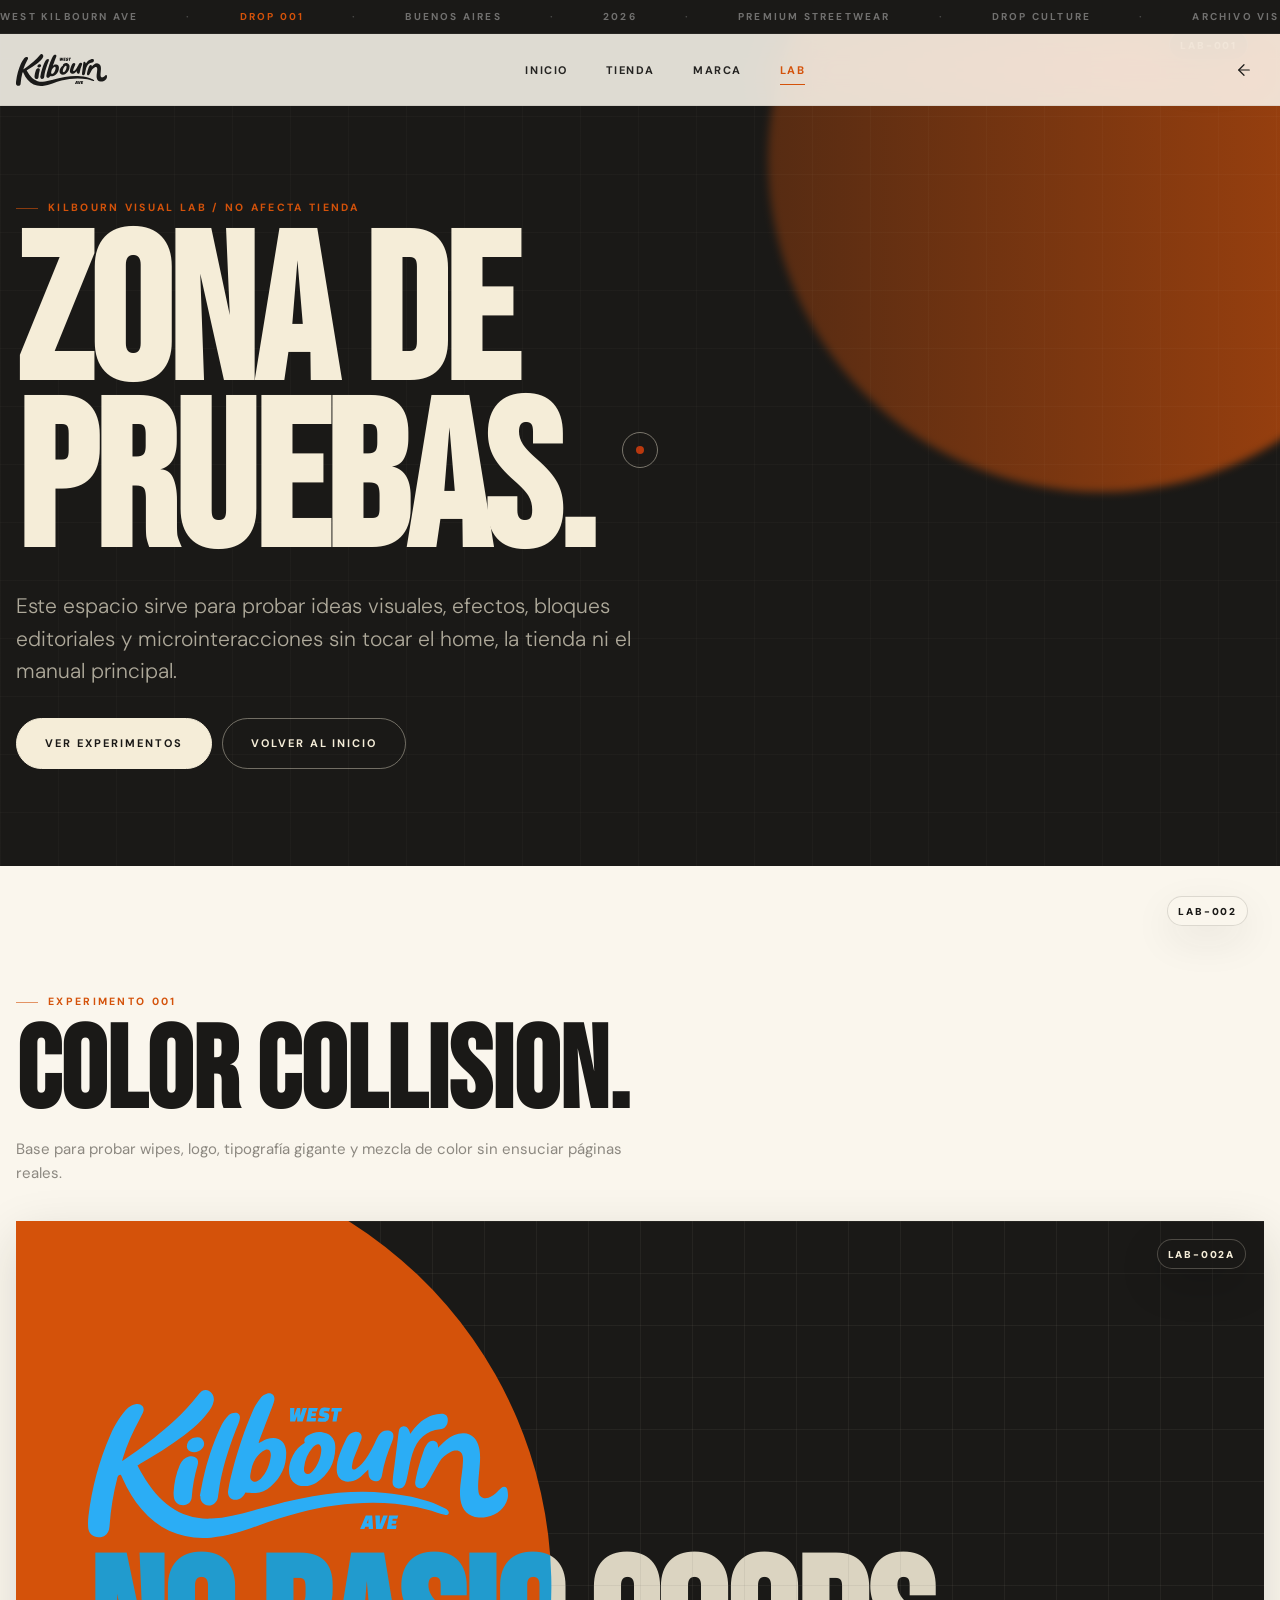
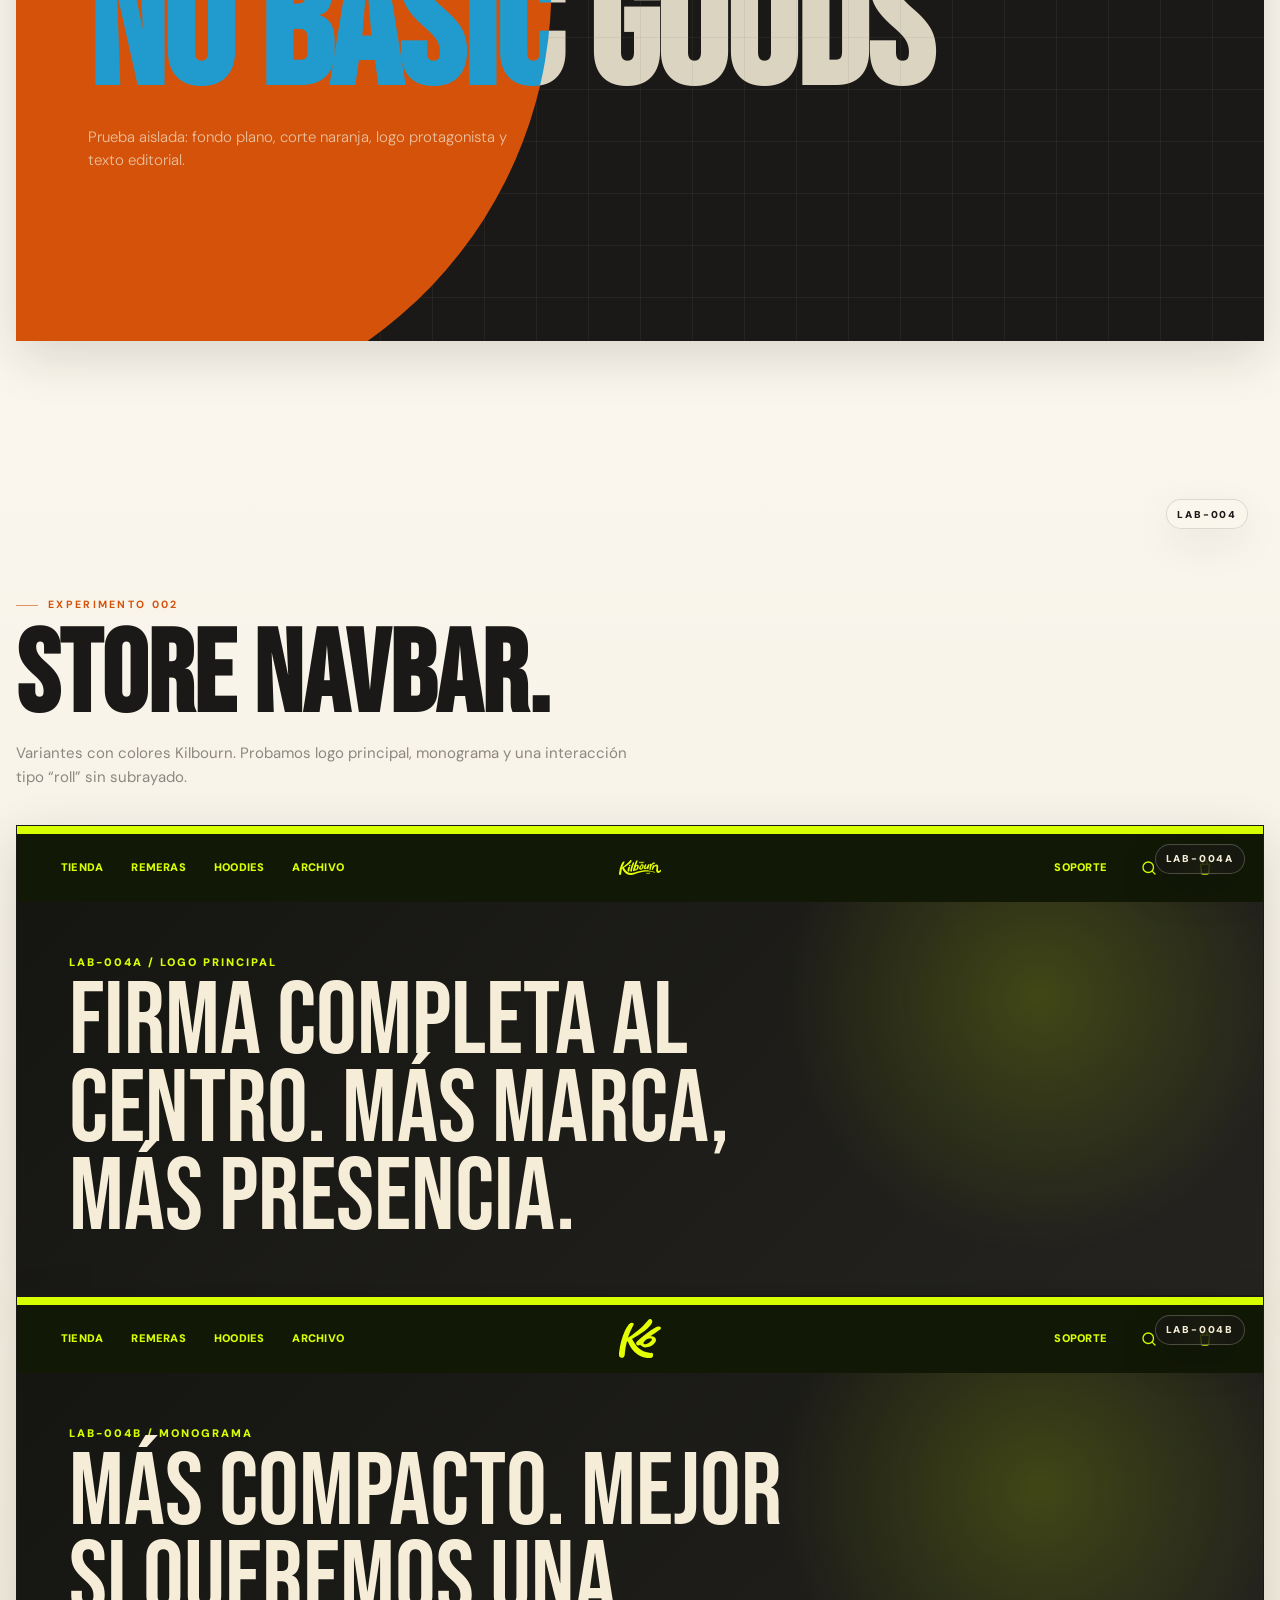
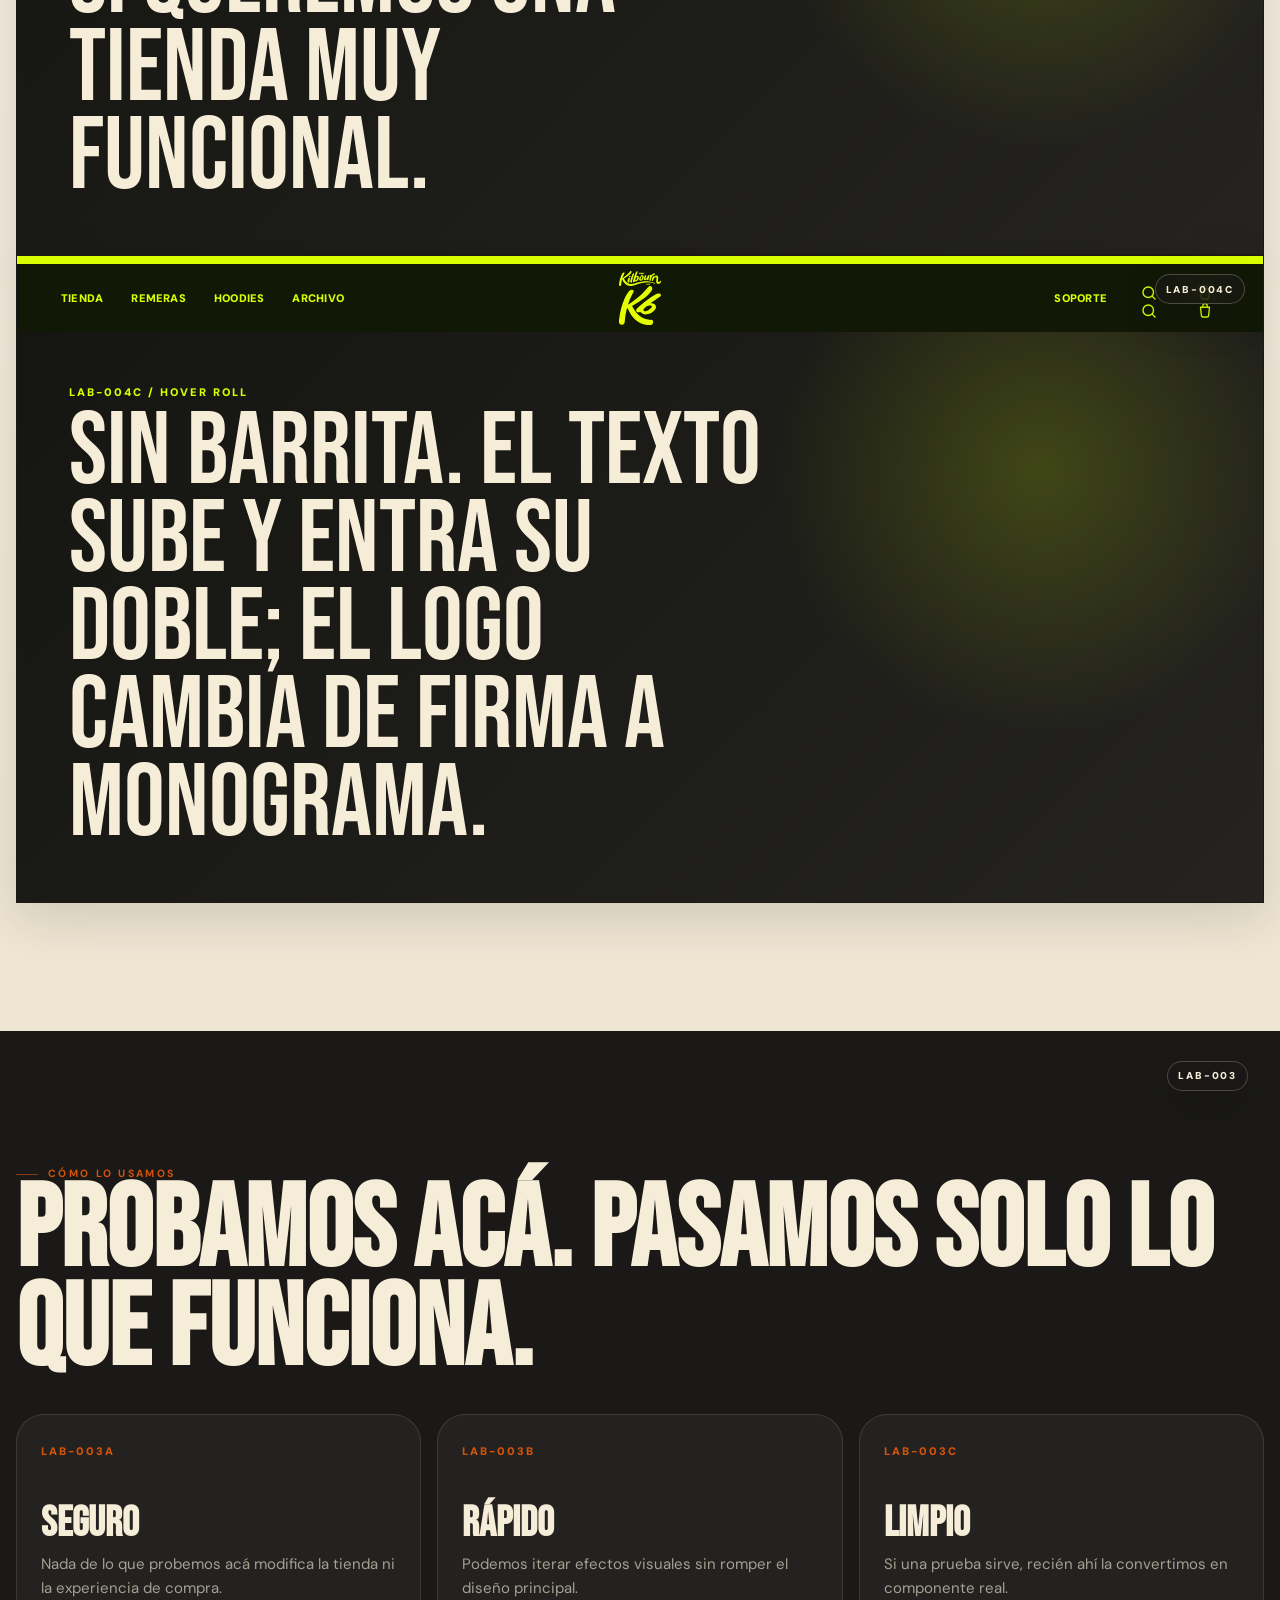
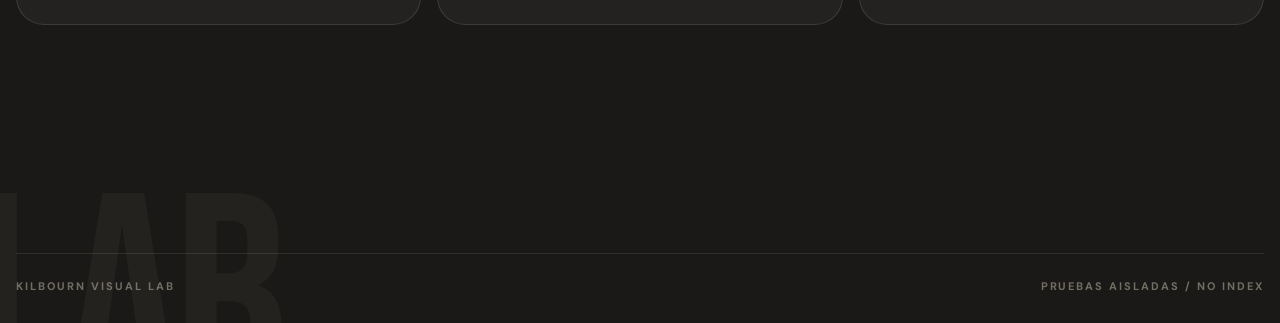
==== commit c92d64cd: "Add branded store navbar hover variants to lab" ====
--- a/lab.html
+++ b/lab.html
@@ -95,36 +95,103 @@
         <div class="lab-section__head">
           <span class="eyebrow" style="color:var(--orange);">Experimento 002</span>
           <h2>Store navbar.</h2>
-          <p>Prueba de barra exclusiva para tienda: navegación a la izquierda, marca al centro y acciones de compra a la derecha.</p>
-        </div>
-
-        <article class="lab-store-nav-card" data-lab-code="LAB-004A" aria-label="Prueba de navbar para tienda">
-          <span class="lab-code lab-code--inside" aria-label="Código de bloque">LAB-004A</span>
-          <div class="lab-store-nav" role="presentation">
-            <nav class="lab-store-nav__links" aria-label="Prueba navegación tienda izquierda">
-              <a href="tienda.html">Tienda</a>
-              <a href="tienda.html?cat=remeras">Remeras</a>
-              <a href="tienda.html?cat=hoodies">Hoodies</a>
-              <a href="manual.html">Archivo</a>
-            </nav>
-            <a class="lab-store-nav__brand" href="index.html" aria-label="Kilbourn inicio">
-              <img src="assets/logos/kb-monogram.svg" alt="KB">
-            </a>
-            <div class="lab-store-nav__actions" aria-label="Prueba acciones tienda derecha">
-              <a href="contacto.html">Soporte</a>
-              <button type="button" aria-label="Buscar">
-                <svg viewBox="0 0 24 24" fill="none" stroke="currentColor" stroke-width="1.8" stroke-linecap="round"><circle cx="11" cy="11" r="7"/><path d="m20 20-3.5-3.5"/></svg>
-              </button>
-              <button type="button" aria-label="Bolsa">
-                <svg viewBox="0 0 24 24" fill="none" stroke="currentColor" stroke-width="1.8" stroke-linecap="round" stroke-linejoin="round"><path d="M6 7h12l-1.2 11.2A2 2 0 0 1 14.8 20H9.2a2 2 0 0 1-2-1.8L6 7z"/><path d="M9 7V5a3 3 0 0 1 6 0v2"/></svg>
-              </button>
-            </div>
-          </div>
-          <div class="lab-store-nav-preview">
-            <span>Vista simulada / solo tienda</span>
-            <strong>Modo compra más claro, compacto y funcional.</strong>
-          </div>
-        </article>
+          <p>Variantes con colores Kilbourn. Probamos logo principal, monograma y una interacción tipo “roll” sin subrayado.</p>
+        </div>
+
+        <div class="lab-store-nav-stack">
+          <article class="lab-store-nav-card" data-lab-code="LAB-004A" aria-label="Navbar tienda con logo principal">
+            <span class="lab-code lab-code--inside" aria-label="Código de bloque">LAB-004A</span>
+            <div class="lab-store-nav" role="presentation">
+              <nav class="lab-store-nav__links" aria-label="Prueba navegación tienda izquierda">
+                <a href="tienda.html">Tienda</a>
+                <a href="tienda.html?cat=remeras">Remeras</a>
+                <a href="tienda.html?cat=hoodies">Hoodies</a>
+                <a href="manual.html">Archivo</a>
+              </nav>
+              <a class="lab-store-nav__brand lab-store-nav__brand--primary" href="index.html" aria-label="Kilbourn inicio">
+                <img src="assets/logos/kilbourn-logo.svg" alt="Kilbourn / West Kilbourn Ave">
+              </a>
+              <div class="lab-store-nav__actions" aria-label="Prueba acciones tienda derecha">
+                <a href="contacto.html">Soporte</a>
+                <button type="button" aria-label="Buscar">
+                  <svg viewBox="0 0 24 24" fill="none" stroke="currentColor" stroke-width="1.8" stroke-linecap="round"><circle cx="11" cy="11" r="7"/><path d="m20 20-3.5-3.5"/></svg>
+                </button>
+                <button type="button" aria-label="Bolsa">
+                  <svg viewBox="0 0 24 24" fill="none" stroke="currentColor" stroke-width="1.8" stroke-linecap="round" stroke-linejoin="round"><path d="M6 7h12l-1.2 11.2A2 2 0 0 1 14.8 20H9.2a2 2 0 0 1-2-1.8L6 7z"/><path d="M9 7V5a3 3 0 0 1 6 0v2"/></svg>
+                </button>
+              </div>
+            </div>
+            <div class="lab-store-nav-preview">
+              <span>LAB-004A / Logo principal</span>
+              <strong>Firma completa al centro. Más marca, más presencia.</strong>
+            </div>
+          </article>
+
+          <article class="lab-store-nav-card" data-lab-code="LAB-004B" aria-label="Navbar tienda con monograma">
+            <span class="lab-code lab-code--inside" aria-label="Código de bloque">LAB-004B</span>
+            <div class="lab-store-nav" role="presentation">
+              <nav class="lab-store-nav__links" aria-label="Prueba navegación tienda izquierda">
+                <a href="tienda.html">Tienda</a>
+                <a href="tienda.html?cat=remeras">Remeras</a>
+                <a href="tienda.html?cat=hoodies">Hoodies</a>
+                <a href="manual.html">Archivo</a>
+              </nav>
+              <a class="lab-store-nav__brand lab-store-nav__brand--mono" href="index.html" aria-label="Kilbourn inicio">
+                <img src="assets/logos/kb-monogram.svg" alt="KB">
+              </a>
+              <div class="lab-store-nav__actions" aria-label="Prueba acciones tienda derecha">
+                <a href="contacto.html">Soporte</a>
+                <button type="button" aria-label="Buscar">
+                  <svg viewBox="0 0 24 24" fill="none" stroke="currentColor" stroke-width="1.8" stroke-linecap="round"><circle cx="11" cy="11" r="7"/><path d="m20 20-3.5-3.5"/></svg>
+                </button>
+                <button type="button" aria-label="Bolsa">
+                  <svg viewBox="0 0 24 24" fill="none" stroke="currentColor" stroke-width="1.8" stroke-linecap="round" stroke-linejoin="round"><path d="M6 7h12l-1.2 11.2A2 2 0 0 1 14.8 20H9.2a2 2 0 0 1-2-1.8L6 7z"/><path d="M9 7V5a3 3 0 0 1 6 0v2"/></svg>
+                </button>
+              </div>
+            </div>
+            <div class="lab-store-nav-preview">
+              <span>LAB-004B / Monograma</span>
+              <strong>Más compacto. Mejor si queremos una tienda muy funcional.</strong>
+            </div>
+          </article>
+
+          <article class="lab-store-nav-card" data-lab-code="LAB-004C" aria-label="Navbar tienda con hover roll">
+            <span class="lab-code lab-code--inside" aria-label="Código de bloque">LAB-004C</span>
+            <div class="lab-store-nav lab-store-nav--roll" role="presentation">
+              <nav class="lab-store-nav__links" aria-label="Prueba navegación tienda izquierda">
+                <a class="roll-link" href="tienda.html"><span data-text="Tienda">Tienda</span></a>
+                <a class="roll-link" href="tienda.html?cat=remeras"><span data-text="Remeras">Remeras</span></a>
+                <a class="roll-link" href="tienda.html?cat=hoodies"><span data-text="Hoodies">Hoodies</span></a>
+                <a class="roll-link" href="manual.html"><span data-text="Archivo">Archivo</span></a>
+              </nav>
+              <a class="lab-store-nav__brand lab-store-nav__brand--swap" href="index.html" aria-label="Kilbourn inicio">
+                <span class="brand-swap__stage">
+                  <img class="brand-swap__logo brand-swap__logo--main" src="assets/logos/kilbourn-logo.svg" alt="Kilbourn / West Kilbourn Ave">
+                  <img class="brand-swap__logo brand-swap__logo--alt" src="assets/logos/kb-monogram.svg" alt="KB">
+                </span>
+              </a>
+              <div class="lab-store-nav__actions" aria-label="Prueba acciones tienda derecha">
+                <a class="roll-link" href="contacto.html"><span data-text="Soporte">Soporte</span></a>
+                <button class="roll-icon" type="button" aria-label="Buscar">
+                  <span>
+                    <svg viewBox="0 0 24 24" fill="none" stroke="currentColor" stroke-width="1.8" stroke-linecap="round"><circle cx="11" cy="11" r="7"/><path d="m20 20-3.5-3.5"/></svg>
+                    <svg viewBox="0 0 24 24" fill="none" stroke="currentColor" stroke-width="1.8" stroke-linecap="round"><circle cx="11" cy="11" r="7"/><path d="m20 20-3.5-3.5"/></svg>
+                  </span>
+                </button>
+                <button class="roll-icon" type="button" aria-label="Bolsa">
+                  <span>
+                    <svg viewBox="0 0 24 24" fill="none" stroke="currentColor" stroke-width="1.8" stroke-linecap="round" stroke-linejoin="round"><path d="M6 7h12l-1.2 11.2A2 2 0 0 1 14.8 20H9.2a2 2 0 0 1-2-1.8L6 7z"/><path d="M9 7V5a3 3 0 0 1 6 0v2"/></svg>
+                    <svg viewBox="0 0 24 24" fill="none" stroke="currentColor" stroke-width="1.8" stroke-linecap="round" stroke-linejoin="round"><path d="M6 7h12l-1.2 11.2A2 2 0 0 1 14.8 20H9.2a2 2 0 0 1-2-1.8L6 7z"/><path d="M9 7V5a3 3 0 0 1 6 0v2"/></svg>
+                  </span>
+                </button>
+              </div>
+            </div>
+            <div class="lab-store-nav-preview">
+              <span>LAB-004C / Hover roll</span>
+              <strong>Sin barrita. El texto sube y entra su doble; el logo cambia de firma a monograma.</strong>
+            </div>
+          </article>
+        </div>
       </div>
     </section>
 
--- a/styles/lab.css
+++ b/styles/lab.css
@@ -228,6 +228,119 @@
   line-height:1.55;
 }
 
+.lab-section--nav{
+  background:linear-gradient(180deg,var(--paper),#eee5d2);
+}
+
+.lab-store-nav-card{
+  position:relative;
+  overflow:hidden;
+  border:1px solid rgba(37,36,34,.1);
+  border-radius:var(--r-xl);
+  background:var(--ink);
+  box-shadow:var(--sh-lift);
+}
+
+.lab-store-nav{
+  min-height:76px;
+  display:grid;
+  grid-template-columns:1fr auto 1fr;
+  align-items:center;
+  gap:20px;
+  padding:0 clamp(18px,4vw,44px);
+  background:#121806;
+  color:#d8ff00;
+  border-top:8px solid #d8ff00;
+}
+
+.lab-store-nav__links,
+.lab-store-nav__actions{
+  display:flex;
+  align-items:center;
+  gap:clamp(16px,2.2vw,28px);
+}
+
+.lab-store-nav__links{
+  justify-content:flex-start;
+}
+
+.lab-store-nav__actions{
+  justify-content:flex-end;
+}
+
+.lab-store-nav a,
+.lab-store-nav button{
+  border:0;
+  background:transparent;
+  color:inherit;
+  font-size:11px;
+  font-weight:900;
+  letter-spacing:.02em;
+  text-transform:uppercase;
+  text-decoration:none;
+  transition:opacity var(--t) var(--ease),transform var(--t) var(--ease);
+}
+
+.lab-store-nav a:hover,
+.lab-store-nav button:hover{
+  opacity:.72;
+  transform:translateY(-1px);
+}
+
+.lab-store-nav__brand{
+  display:grid;
+  place-items:center;
+  width:72px;
+  height:56px;
+}
+
+.lab-store-nav__brand img{
+  width:42px;
+  max-height:48px;
+  filter:brightness(0) saturate(100%) invert(88%) sepia(95%) saturate(2171%) hue-rotate(12deg) brightness(108%) contrast(106%);
+}
+
+.lab-store-nav__actions button{
+  display:grid;
+  place-items:center;
+  width:28px;
+  height:28px;
+  cursor:pointer;
+}
+
+.lab-store-nav__actions svg{
+  width:18px;
+  height:18px;
+}
+
+.lab-store-nav-preview{
+  display:grid;
+  gap:8px;
+  padding:clamp(26px,5vw,52px);
+  min-height:260px;
+  background:
+    radial-gradient(circle at 82% 24%,rgba(216,255,0,.18),transparent 24%),
+    linear-gradient(135deg,#151511,#242320);
+  color:var(--cream);
+}
+
+.lab-store-nav-preview span{
+  color:#d8ff00;
+  font-size:11px;
+  font-weight:900;
+  letter-spacing:.18em;
+  text-transform:uppercase;
+}
+
+.lab-store-nav-preview strong{
+  max-width:720px;
+  font-family:var(--display);
+  font-size:clamp(54px,8vw,108px);
+  font-weight:400;
+  line-height:.86;
+  text-transform:uppercase;
+}
+
 .lab-notes__grid{
   display:grid;
   grid-template-columns:repeat(3,1fr);
@@ -261,6 +374,20 @@
 @media (max-width:900px){
   .lab-notes__grid{
     grid-template-columns:1fr;
+  }
+
+  .lab-store-nav{
+    grid-template-columns:auto 1fr auto;
+    min-height:68px;
+  }
+
+  .lab-store-nav__links a:nth-child(n+3),
+  .lab-store-nav__actions a{
+    display:none;
+  }
+
+  .lab-store-nav__brand{
+    justify-self:center;
   }
 }
 
@@ -294,4 +421,27 @@
     border-radius:999px 0 0 999px;
     transform:rotate(9deg);
   }
-}
+
+  .lab-store-nav-card{
+    margin-inline:-16px;
+    border-radius:0;
+  }
+
+  .lab-store-nav{
+    padding-inline:14px;
+    gap:8px;
+  }
+
+  .lab-store-nav__links,
+  .lab-store-nav__actions{
+    gap:12px;
+  }
+
+  .lab-store-nav__links a:nth-child(n+2){
+    display:none;
+  }
+
+  .lab-store-nav__brand img{
+    width:34px;
+  }
+}
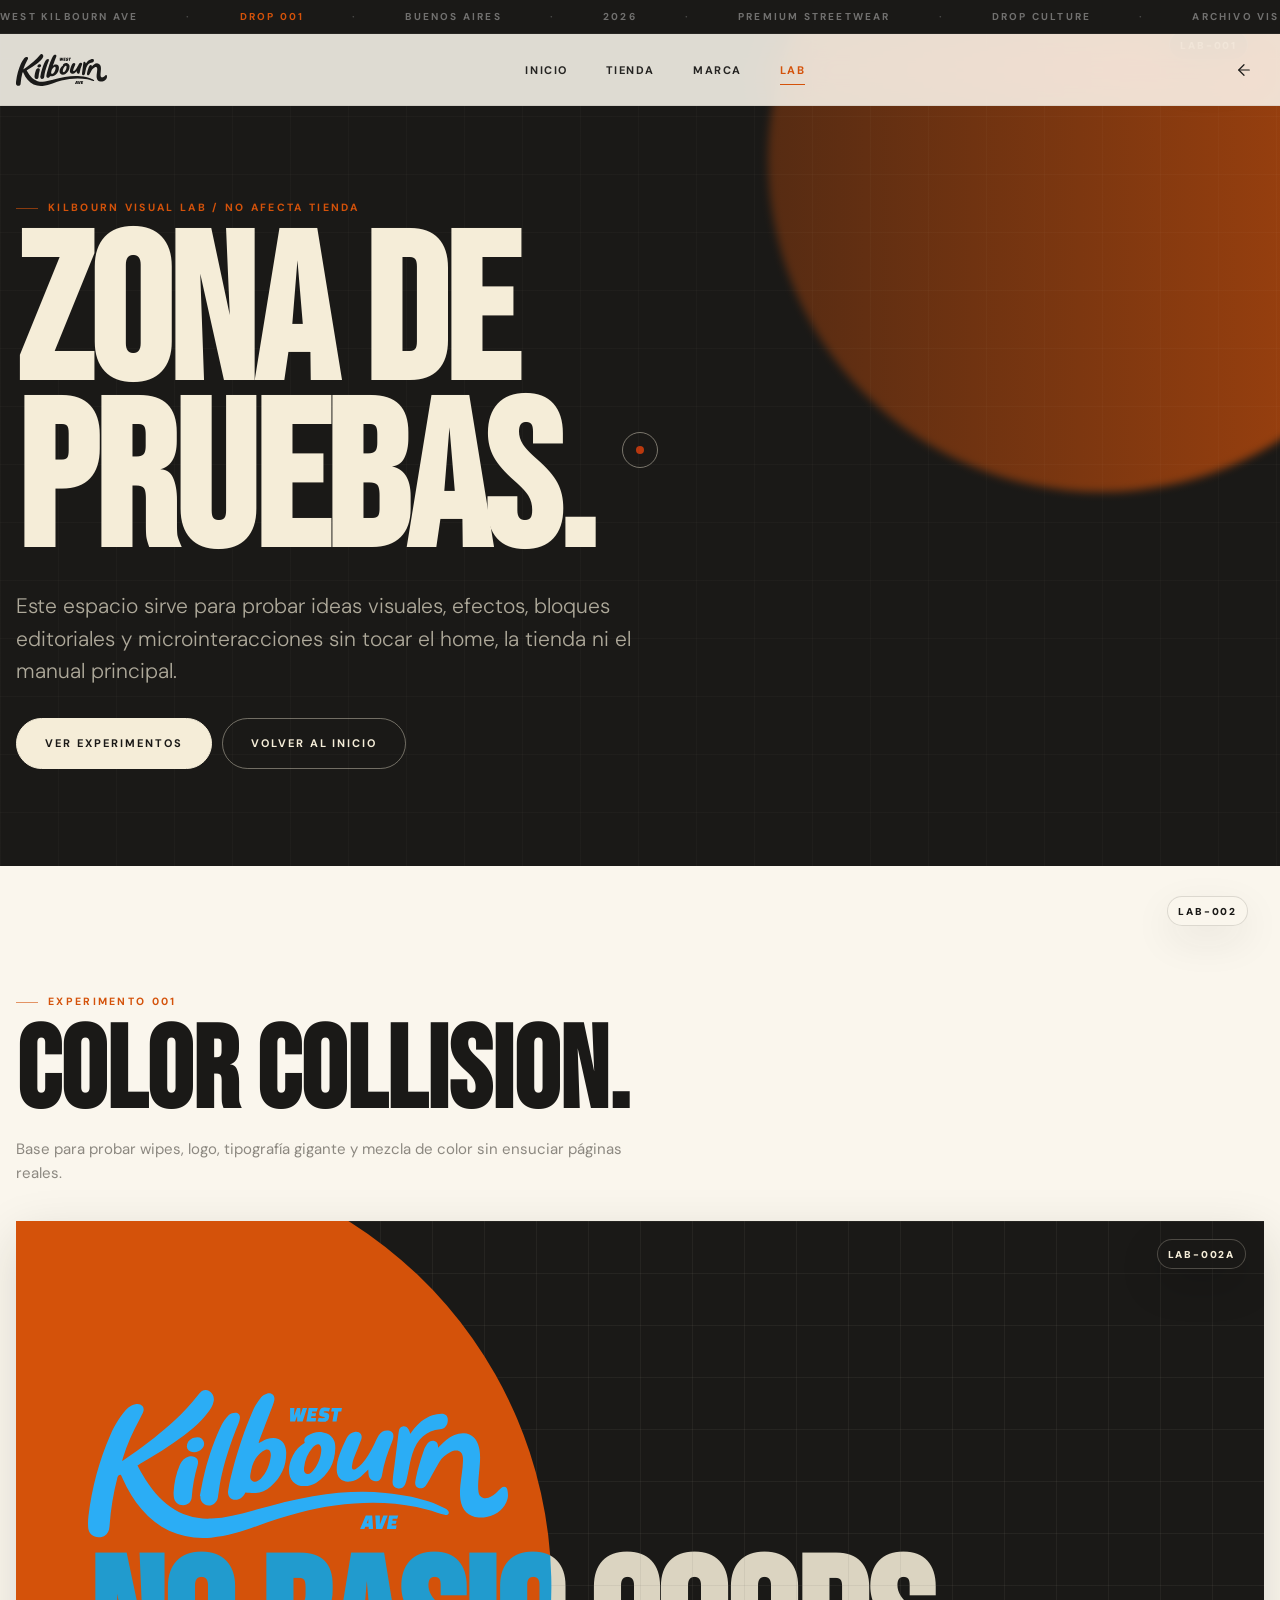
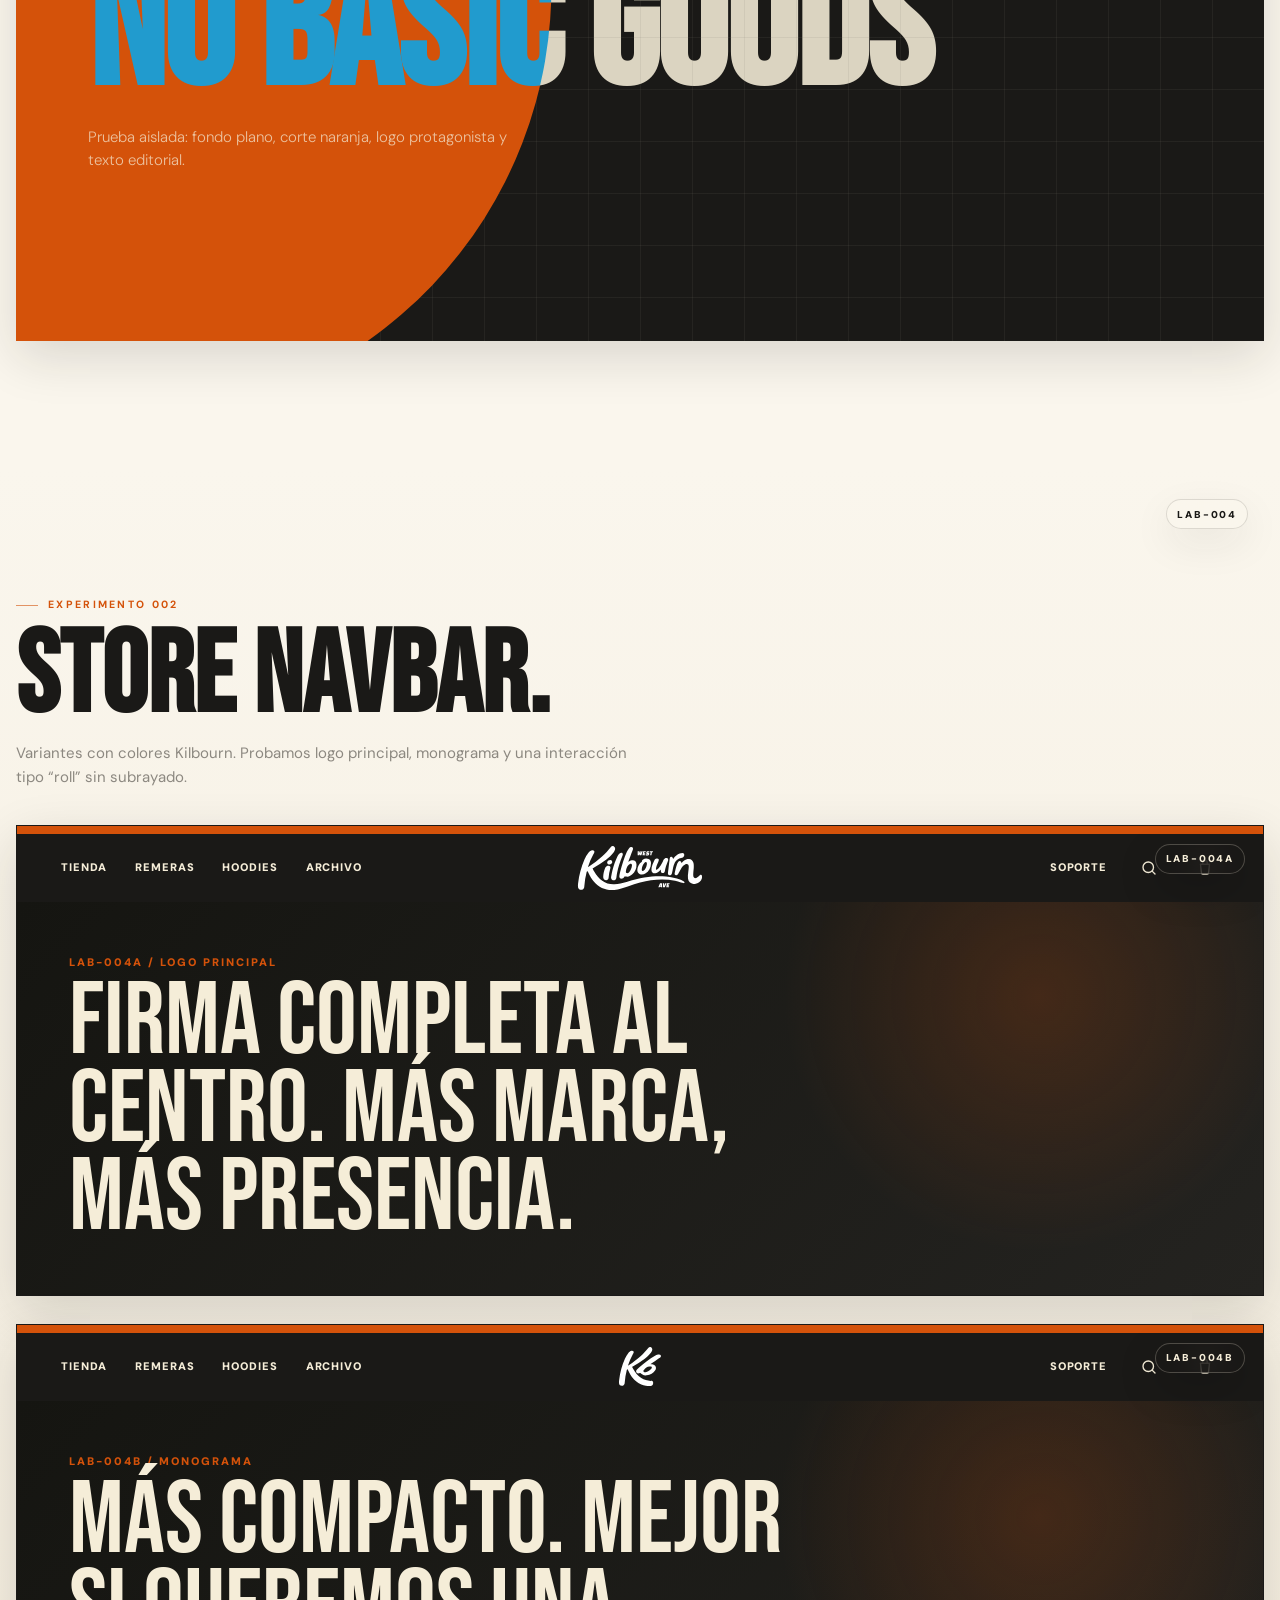
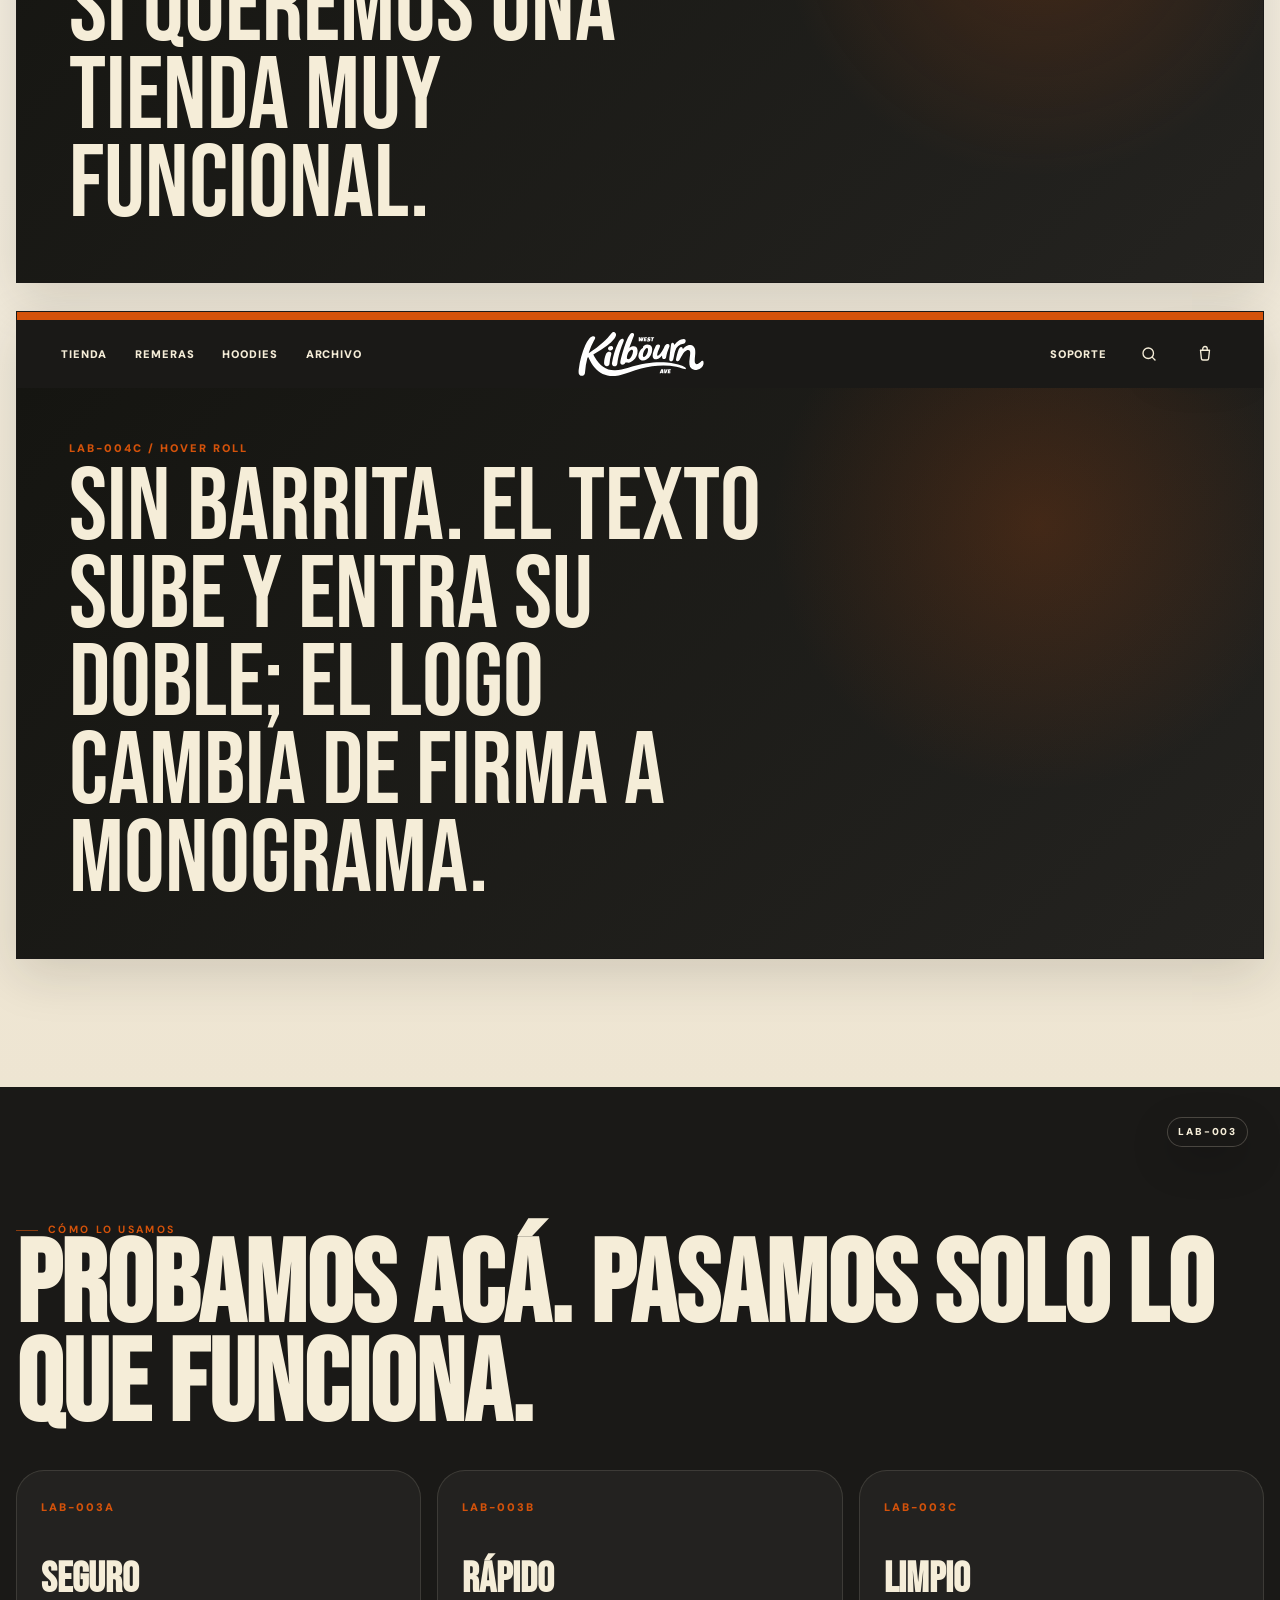
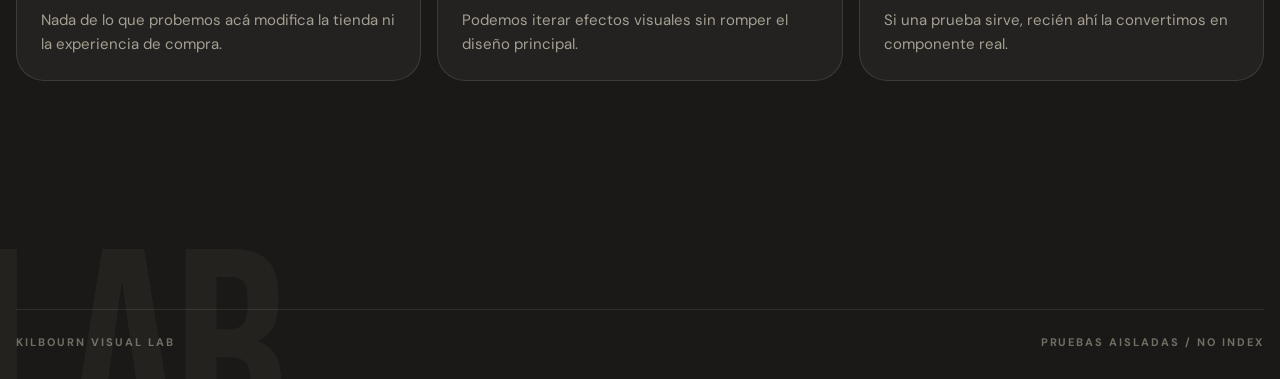
==== commit 173306dc: "Link LAB-004C dropdown styles" ====
--- a/lab.html
+++ b/lab.html
@@ -17,6 +17,7 @@
   <link rel="stylesheet" href="styles/components.css">
   <link rel="stylesheet" href="styles/loader.css">
   <link rel="stylesheet" href="styles/lab.css">
+  <link rel="stylesheet" href="styles/lab-nav-dropdowns.css">
 </head>
 <body data-screen-label="Lab">
 
--- a/styles/lab.css
+++ b/styles/lab.css
@@ -232,6 +232,11 @@
   background:linear-gradient(180deg,var(--paper),#eee5d2);
 }
 
+.lab-store-nav-stack{
+  display:grid;
+  gap:28px;
+}
+
 .lab-store-nav-card{
   position:relative;
   overflow:hidden;
@@ -248,9 +253,9 @@
   align-items:center;
   gap:20px;
   padding:0 clamp(18px,4vw,44px);
-  background:#121806;
-  color:#d8ff00;
-  border-top:8px solid #d8ff00;
+  background:var(--ink);
+  color:var(--cream);
+  border-top:8px solid var(--orange);
 }
 
 .lab-store-nav__links,
@@ -275,29 +280,36 @@
   color:inherit;
   font-size:11px;
   font-weight:900;
-  letter-spacing:.02em;
+  letter-spacing:.08em;
   text-transform:uppercase;
   text-decoration:none;
-  transition:opacity var(--t) var(--ease),transform var(--t) var(--ease);
+  transition:color var(--t) var(--ease),opacity var(--t) var(--ease),transform var(--t) var(--ease);
 }
 
 .lab-store-nav a:hover,
 .lab-store-nav button:hover{
-  opacity:.72;
-  transform:translateY(-1px);
+  color:var(--orange);
 }
 
 .lab-store-nav__brand{
   display:grid;
   place-items:center;
-  width:72px;
+  width:clamp(84px,12vw,150px);
   height:56px;
 }
 
 .lab-store-nav__brand img{
+  max-width:100%;
+  max-height:44px;
+  filter:brightness(0) invert(1);
+}
+
+.lab-store-nav__brand--primary img{
+  width:clamp(112px,11vw,148px);
+}
+
+.lab-store-nav__brand--mono img{
   width:42px;
-  max-height:48px;
-  filter:brightness(0) saturate(100%) invert(88%) sepia(95%) saturate(2171%) hue-rotate(12deg) brightness(108%) contrast(106%);
 }
 
 .lab-store-nav__actions button{
@@ -317,15 +329,15 @@
   display:grid;
   gap:8px;
   padding:clamp(26px,5vw,52px);
-  min-height:260px;
+  min-height:220px;
   background:
-    radial-gradient(circle at 82% 24%,rgba(216,255,0,.18),transparent 24%),
+    radial-gradient(circle at 82% 24%,rgba(212,82,10,.2),transparent 24%),
     linear-gradient(135deg,#151511,#242320);
   color:var(--cream);
 }
 
 .lab-store-nav-preview span{
-  color:#d8ff00;
+  color:var(--orange);
   font-size:11px;
   font-weight:900;
   letter-spacing:.18em;
@@ -339,6 +351,102 @@
   font-weight:400;
   line-height:.86;
   text-transform:uppercase;
+}
+
+.roll-link{
+  height:16px;
+  overflow:hidden;
+  display:inline-flex;
+  align-items:flex-start;
+}
+
+.roll-link > span{
+  position:relative;
+  display:block;
+  line-height:16px;
+  transition:transform .34s cubic-bezier(.22,.8,.22,1);
+}
+
+.roll-link > span::after{
+  content:attr(data-text);
+  position:absolute;
+  left:0;
+  top:100%;
+  color:var(--orange);
+}
+
+.roll-link:hover > span,
+.roll-link:focus-visible > span{
+  transform:translateY(-100%);
+}
+
+.roll-icon{
+  overflow:hidden;
+  line-height:0;
+}
+
+.roll-icon > span{
+  display:flex;
+  height:18px;
+  flex-direction:column;
+  align-items:center;
+  gap:12px;
+  transform:translateY(0);
+  transition:transform .34s cubic-bezier(.22,.8,.22,1);
+}
+
+.roll-icon svg{
+  display:block;
+  flex:0 0 18px;
+}
+
+.roll-icon:hover > span,
+.roll-icon:focus-visible > span{
+  transform:translateY(-30px);
+}
+
+.lab-store-nav__brand--swap{
+  overflow:hidden;
+}
+
+.brand-swap__stage{
+  position:relative;
+  display:block;
+  width:clamp(116px,12vw,152px);
+  height:44px;
+  overflow:hidden;
+}
+
+.brand-swap__logo{
+  position:absolute;
+  left:50%;
+  top:50%;
+  max-width:100%;
+  max-height:42px;
+  transform:translate(-50%,-50%);
+  transition:transform .42s cubic-bezier(.22,.8,.22,1),opacity .24s ease;
+}
+
+.brand-swap__logo--main{
+  width:clamp(112px,11vw,148px);
+}
+
+.brand-swap__logo--alt{
+  width:42px;
+  transform:translate(-50%,72%);
+  opacity:0;
+}
+
+.lab-store-nav__brand--swap:hover .brand-swap__logo--main,
+.lab-store-nav__brand--swap:focus-visible .brand-swap__logo--main{
+  transform:translate(-50%,-172%);
+  opacity:0;
+}
+
+.lab-store-nav__brand--swap:hover .brand-swap__logo--alt,
+.lab-store-nav__brand--swap:focus-visible .brand-swap__logo--alt{
+  transform:translate(-50%,-50%);
+  opacity:1;
 }
 
 .lab-notes__grid{
@@ -442,6 +550,16 @@
   }
 
   .lab-store-nav__brand img{
+    width:auto;
+  }
+
+  .lab-store-nav__brand--primary img,
+  .brand-swap__logo--main{
+    width:104px;
+  }
+
+  .lab-store-nav__brand--mono img,
+  .brand-swap__logo--alt{
     width:34px;
   }
 }
--- a/styles/lab-nav-dropdowns.css
+++ b/styles/lab-nav-dropdowns.css
@@ -0,0 +1,129 @@
+.lab-store-nav--roll{
+  position:relative;
+  z-index:8;
+  overflow:visible;
+}
+
+.lab-store-nav-card:has(.lab-store-nav--roll){
+  overflow:visible;
+}
+
+.lab-nav-item{
+  position:relative;
+  display:inline-flex;
+  align-items:center;
+  height:44px;
+}
+
+.lab-nav-dropdown{
+  position:absolute;
+  top:calc(100% + 16px);
+  left:50%;
+  width:min(330px,calc(100vw - 32px));
+  padding:18px;
+  border:1px solid rgba(245,237,216,.12);
+  border-radius:22px;
+  background:rgba(26,25,23,.96);
+  color:var(--cream);
+  box-shadow:0 28px 90px rgba(0,0,0,.34);
+  -webkit-backdrop-filter:blur(18px);
+  backdrop-filter:blur(18px);
+  transform:translate(-50%,10px);
+  opacity:0;
+  visibility:hidden;
+  pointer-events:none;
+  transition:opacity .22s ease,transform .26s cubic-bezier(.22,.8,.22,1),visibility .22s ease;
+}
+
+.lab-nav-dropdown::before{
+  content:"";
+  position:absolute;
+  left:0;
+  right:0;
+  top:-18px;
+  height:18px;
+}
+
+.lab-nav-item:hover .lab-nav-dropdown,
+.lab-nav-item:focus-within .lab-nav-dropdown{
+  opacity:1;
+  visibility:visible;
+  pointer-events:auto;
+  transform:translate(-50%,0);
+}
+
+.lab-nav-dropdown__eyebrow{
+  display:block;
+  margin-bottom:9px;
+  color:var(--orange);
+  font-size:10px;
+  font-weight:900;
+  letter-spacing:.18em;
+  text-transform:uppercase;
+}
+
+.lab-nav-dropdown strong{
+  display:block;
+  margin-bottom:16px;
+  color:var(--cream);
+  font-family:var(--display);
+  font-size:32px;
+  font-weight:400;
+  line-height:.92;
+  text-transform:uppercase;
+}
+
+.lab-nav-dropdown__grid{
+  display:grid;
+  grid-template-columns:1fr 1fr;
+  gap:8px;
+}
+
+.lab-store-nav .lab-nav-dropdown__grid a{
+  min-height:38px;
+  display:flex;
+  align-items:center;
+  padding:10px 12px;
+  border:1px solid rgba(245,237,216,.1);
+  border-radius:999px;
+  background:rgba(245,237,216,.045);
+  color:rgba(245,237,216,.82);
+  font-size:10px;
+  letter-spacing:.1em;
+  transition:background .2s ease,border-color .2s ease,color .2s ease,transform .2s ease;
+}
+
+.lab-store-nav .lab-nav-dropdown__grid a:hover,
+.lab-store-nav .lab-nav-dropdown__grid a:focus-visible{
+  background:var(--orange);
+  border-color:var(--orange);
+  color:var(--cream);
+  transform:translateY(-1px);
+}
+
+.lab-store-nav__actions .lab-nav-dropdown{
+  left:auto;
+  right:0;
+  transform:translate(0,10px);
+}
+
+.lab-store-nav__actions .lab-nav-item:hover .lab-nav-dropdown,
+.lab-store-nav__actions .lab-nav-item:focus-within .lab-nav-dropdown{
+  transform:translate(0,0);
+}
+
+.lab-store-nav__links .lab-nav-item:first-child .lab-nav-dropdown{
+  left:0;
+  transform:translate(0,10px);
+}
+
+.lab-store-nav__links .lab-nav-item:first-child:hover .lab-nav-dropdown,
+.lab-store-nav__links .lab-nav-item:first-child:focus-within .lab-nav-dropdown{
+  transform:translate(0,0);
+}
+
+@media (max-width:900px){
+  .lab-nav-dropdown{
+    display:none;
+  }
+}
